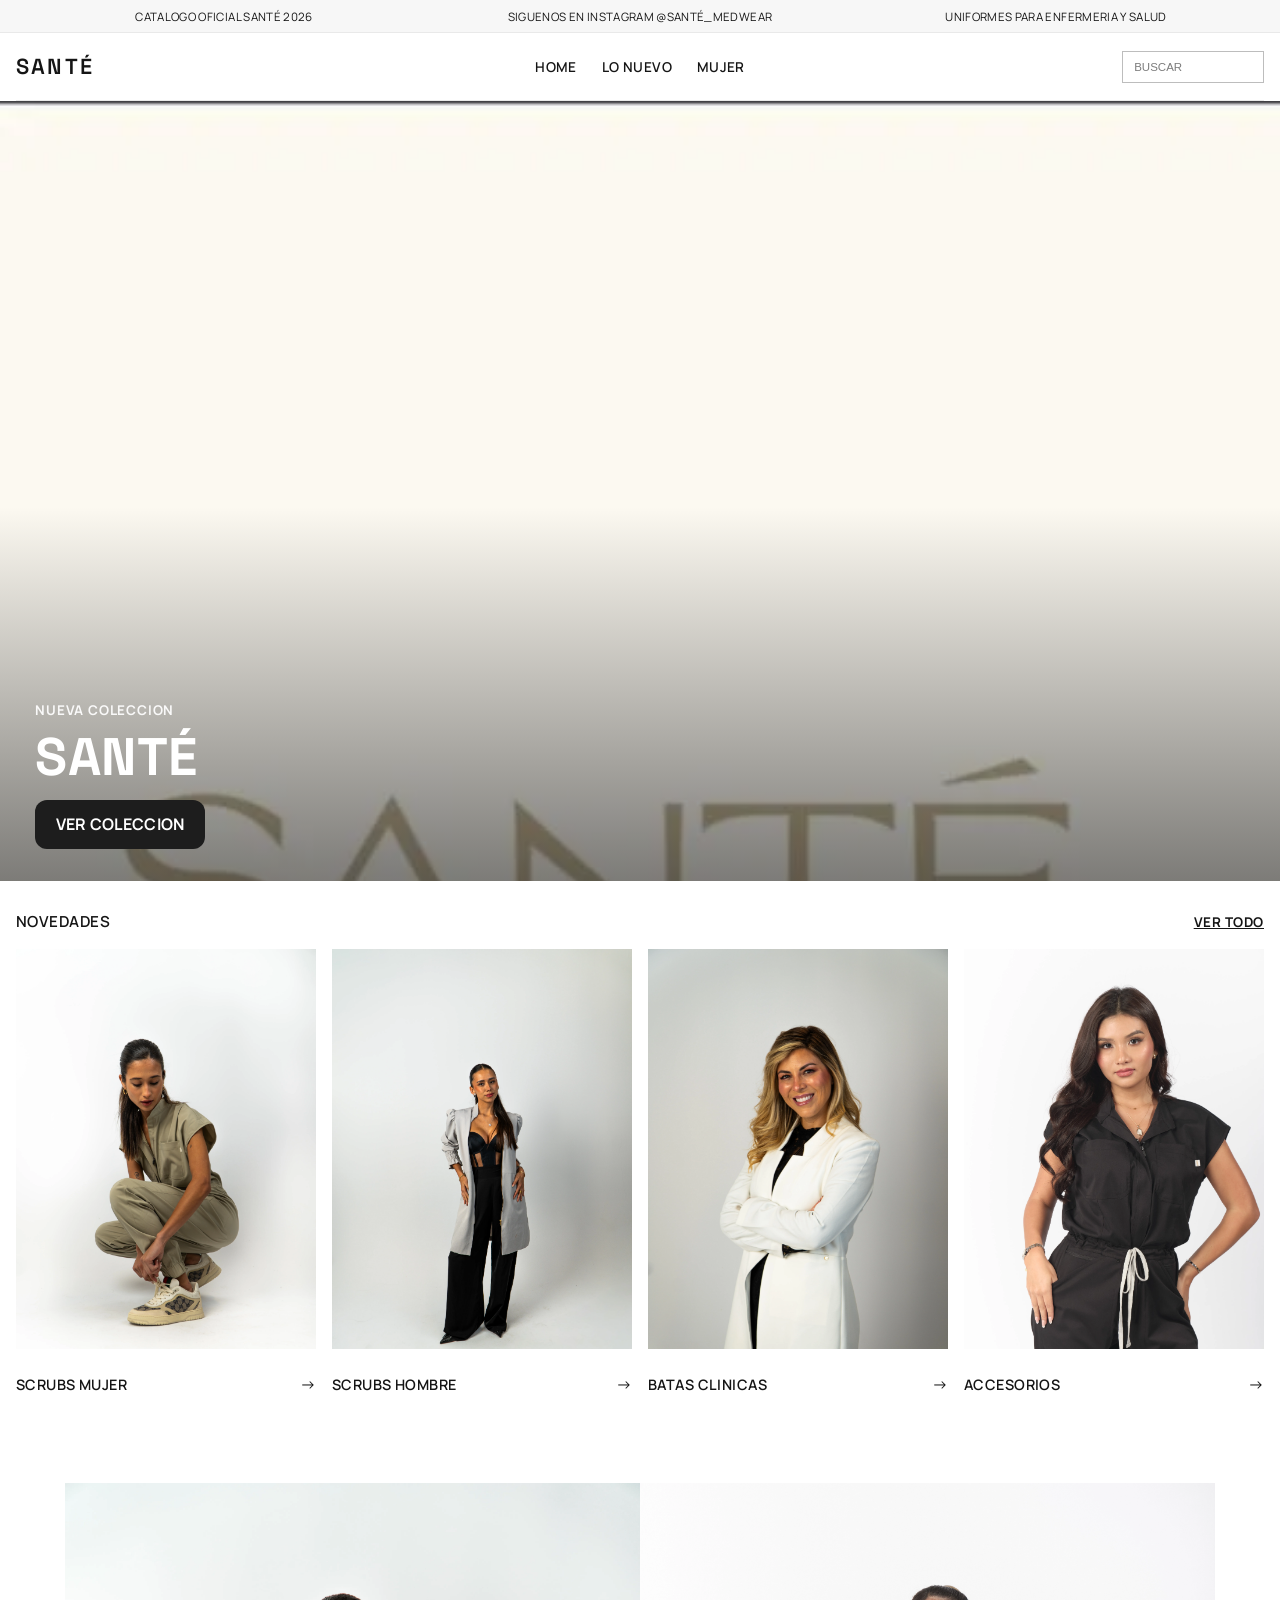
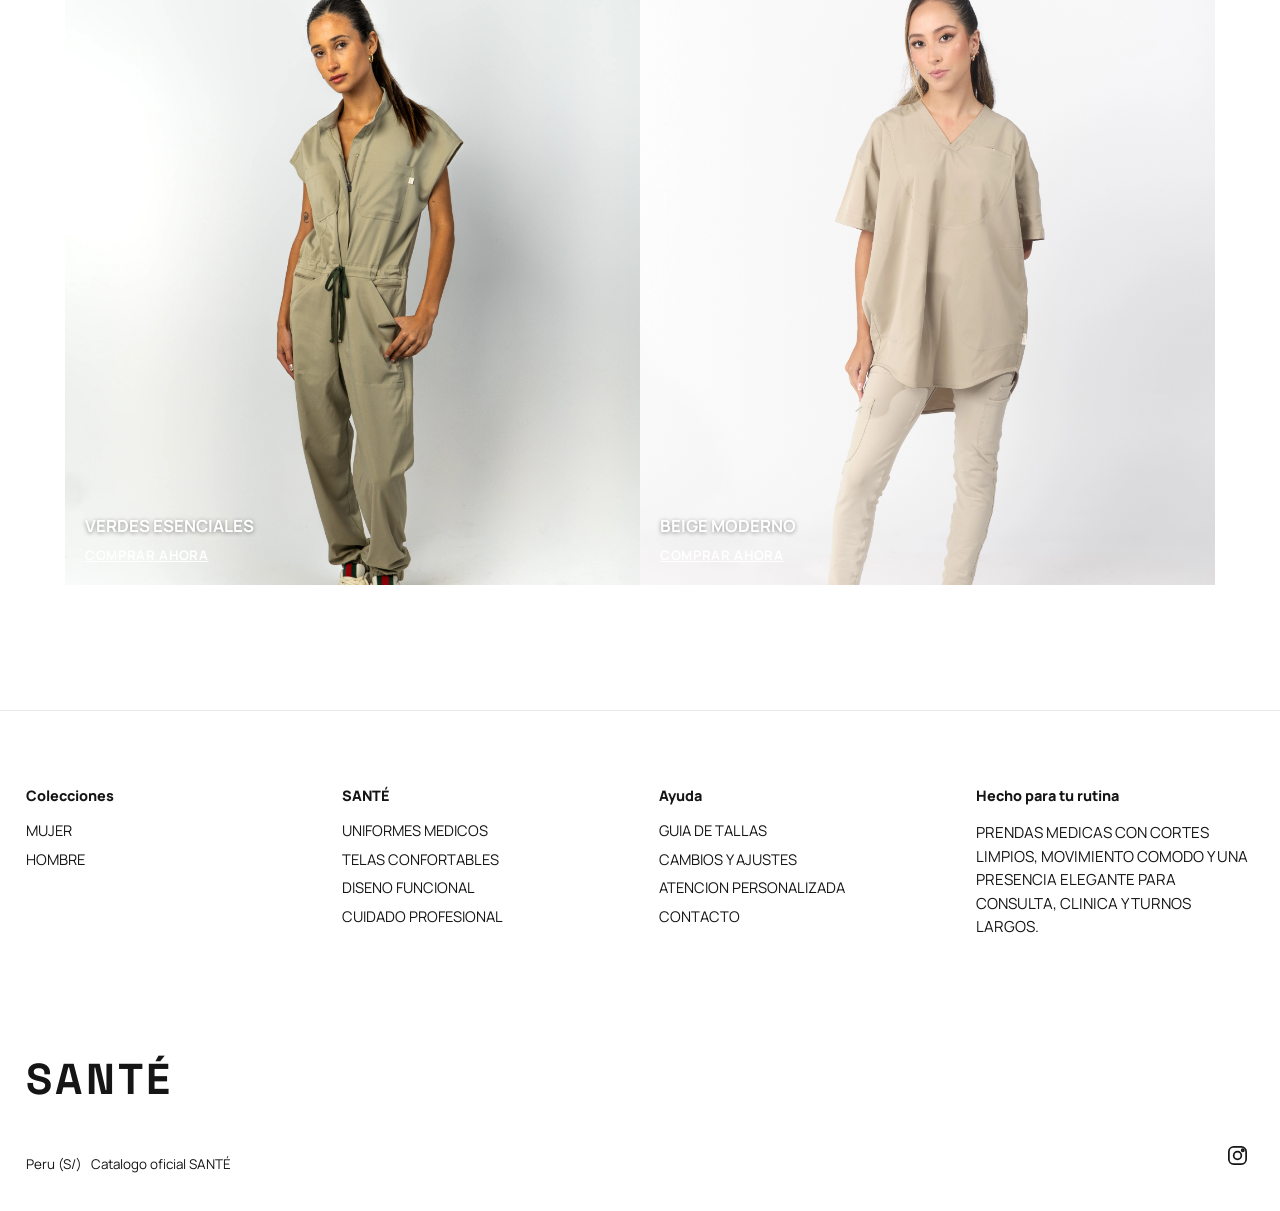
==== index.html @ 148369bd "Add files via upload" ====
<!DOCTYPE html>
<html lang="es">
<head>
    <meta charset="UTF-8">
    <meta http-equiv="X-UA-Compatible" content="IE=edge">
    <meta name="viewport" content="width=device-width, initial-scale=1.0">
    <title>SANTÉ | Uniformes Medicos</title>
    <meta name="description" content="SANTÉ: tienda online de ropa para enfermeros y personal de salud.">
    <link rel="preconnect" href="https://fonts.googleapis.com">
    <link rel="preconnect" href="https://fonts.gstatic.com" crossorigin>
    <link href="https://fonts.googleapis.com/css2?family=Manrope:wght@400;500;600;700&family=Space+Grotesk:wght@500;600;700&display=swap" rel="stylesheet">
    <link rel="stylesheet" href="styles.css">
</head>
<body>
    <div class="top-strip" aria-label="Avisos de tienda">
        <div class="top-strip-inner">
            <span>CATALOGO OFICIAL SANTÉ 2026</span>
            <span>SIGUENOS EN INSTAGRAM @SANTÉ_MEDWEAR</span>
            <span>UNIFORMES PARA ENFERMERIA Y SALUD</span>
        </div>
    </div>

    <header class="header">
        <a href="#inicio" class="brand" aria-label="SANTÉ inicio">SANTÉ</a>

        <nav class="menu" aria-label="Menu principal">
            <a href="#inicio">HOME</a>
            <a href="#destacados">LO NUEVO</a>
            <a href="#coleccion">MUJER</a>
        </nav>

        <div class="header-actions">
            <label class="search-box" for="search-input">
                <input id="search-input" type="text" placeholder="BUSCAR">
            </label>
            <button class="menu-toggle" aria-label="Abrir menu">MENU</button>
        </div>
    </header>

    <main>
        <section class="hero-banner" id="inicio" aria-label="Video principal">
            <video class="hero-video" autoplay muted loop playsinline poster="portada-sante.webp">
                <source src="1.mp4" type="video/mp4">
            </video>
            <div class="hero-overlay"></div>
            <div class="hero-caption reveal-up">
                <p class="label">NUEVA COLECCION</p>
                <h1>SANTÉ </h1>
                <a href="#destacados" class="btn btn-solid">VER COLECCION</a>
            </div>
        </section>

        <section class="hm-showcase" id="coleccion" aria-label="Novedades">
            <div class="hm-showcase-head">
                <h2>Novedades</h2>
                <a href="productos.html">Ver todo</a>
            </div>

            <div class="grid-categories">

                <!-- Scrubs Mujer -->
                <a class="category-card" href="productos.html" style="--delay: 0ms;">
                    <div class="category-photo">
                        <img src="perfil.webp" alt="Scrubs Mujer">
                    </div>
                    <div class="category-content">
                        <h3>Scrubs Mujer</h3>
                        <span aria-hidden="true">&rarr;</span>
                    </div>
                </a>

                <!-- Scrubs Hombre -->
                <a class="category-card" href="productos.html" style="--delay: 70ms;">
                    <div class="category-photo">
                        <img src="perfil2.webp" alt="Scrubs Hombre">
                    </div>
                    <div class="category-content">
                        <h3>Scrubs Hombre</h3>
                        <span aria-hidden="true">&rarr;</span>
                    </div>
                </a>

                <!-- Batas Clinicas -->
                <a class="category-card" href="productos.html" style="--delay: 140ms;">
                    <div class="category-photo">
                        <img src="perfil3.webp" alt="Batas Clinicas">
                    </div>
                    <div class="category-content">
                        <h3>Batas Clinicas</h3>
                        <span aria-hidden="true">&rarr;</span>
                    </div>
                </a>

                <!-- Accesorios -->
                <a class="category-card" href="productos.html" style="--delay: 210ms;">
                    <div class="category-photo">
                        <img src="perfil4.webp" alt="Accesorios">
                    </div>
                    <div class="category-content">
                        <h3>Accesorios</h3>
                        <span aria-hidden="true">&rarr;</span>
                    </div>
                </a>

            </div>
        </section>

        <section class="editorial-duo" aria-label="Colecciones destacadas">
            <a class="editorial-card" href="productos.html">
                <img src="verde.webp" alt="Coleccion verde SANTÉ">
                <div class="editorial-copy">
                    <h2>Verdes esenciales</h2>
                    <span>Comprar ahora</span>
                </div>
            </a>

            <a class="editorial-card" href="productos.html">
                <img src="beige.webp" alt="Coleccion beige SANTÉ">
                <div class="editorial-copy">
                    <h2>Beige moderno</h2>
                    <span>Comprar ahora</span>
                </div>
            </a>
        </section>
    </main>

    <footer class="site-footer" aria-label="Informacion de SANTÉ">
        <div class="site-footer-grid">
            <section class="footer-column">
                <h2>Colecciones</h2>
                <a href="#coleccion">Mujer</a>
                <a href="#coleccion">Hombre</a>
                <a href="#coleccion"></a>
                <a href="#coleccion"></a>
            </section>

            <section class="footer-column">
                <h2>SANTÉ</h2>
                <a href="#inicio">Uniformes medicos</a>
                <a href="#coleccion">Telas confortables</a>
                <a href="#coleccion">Diseno funcional</a>
                <a href="#coleccion">Cuidado profesional</a>
            </section>

            <section class="footer-column">
                <h2>Ayuda</h2>
                <a href="#coleccion">Guia de tallas</a>
                <a href="#coleccion">Cambios y ajustes</a>
                <a href="#coleccion">Atencion personalizada</a>
                <a href="#coleccion">Contacto</a>
            </section>

            <section class="footer-column footer-feature">
                <h2>Hecho para tu rutina</h2>
                <p>Prendas medicas con cortes limpios, movimiento comodo y una presencia elegante para consulta, clinica y turnos largos.</p>
            </section>
        </div>

        <div class="footer-bottom">
            
            <div>
                <a class="footer-brand" href="#inicio" aria-label="SANTÉ inicio">SANTÉ</a>
                <p>Peru (S/) &nbsp; Catalogo oficial SANTÉ</p>
            </div>

            <a class="social-link" href="https://www.instagram.com/sante.medwear/" target="_blank" rel="noopener noreferrer" aria-label="Instagram de SANTÉ Medwear">
                <svg viewBox="0 0 24 24" aria-hidden="true" focusable="false">
                    <rect x="3" y="3" width="18" height="18" rx="5"></rect>
                    <circle cx="12" cy="12" r="4"></circle>
                    <circle cx="17.5" cy="6.5" r="1.2"></circle>
                </svg>
            </a>
        </div>
    </footer>

    <script src="main.js"></script>
</body>
</html>
---- styles.css ----
:root {
    --bg: #ffffff;
    --surface: #ffffff;
    --ink: #151515;
    --muted: #666666;
    --line: #e9e9e9;
    --brand: #1d1d1d;
    --brand-strong: #000000;
    --radius-lg: 18px;
    --radius-md: 12px;
    --shadow-soft: 0 10px 24px rgba(15, 15, 15, 0.08);
}

* {
    box-sizing: border-box;
}

html,
body {
    margin: 0;
    padding: 0;
}

body {
    background: var(--bg);
    color: var(--ink);
    font-family: 'Manrope', sans-serif;
    min-height: 100vh;
    overflow-x: hidden;
}

.header,
.section-wrap,
.footer {
    width: min(1180px, calc(100% - 2rem));
    margin-inline: auto;
}

.top-strip {
    background: #f7f7f7;
    border-bottom: 1px solid var(--line);
    font-size: 0.72rem;
    letter-spacing: 0.03em;
}

.top-strip-inner {
    width: min(1320px, calc(100% - 2rem));
    margin-inline: auto;
    min-height: 32px;
    display: grid;
    align-items: center;
    grid-template-columns: 1fr 1fr 1fr;
    text-transform: uppercase;
}

.top-strip-inner span {
    text-align: center;
    white-space: nowrap;
    overflow: hidden;
    text-overflow: ellipsis;
}

.header {
    width: min(1320px, calc(100% - 2rem));
    display: flex;
    align-items: center;
    justify-content: space-between;
    gap: 1rem;
    min-height: 68px;
    padding: 0.6rem 0;
    position: sticky;
    top: 32px;
    background: rgba(255, 255, 255, 0.95);
    backdrop-filter: blur(8px);
    border-bottom: 1px solid var(--line);
    z-index: 30;
}

.brand {
    font-family: 'Space Grotesk', sans-serif;
    font-weight: 600;
    font-size: clamp(1.15rem, 1.7vw, 1.65rem);
    letter-spacing: 0.1em;
    text-decoration: none;
    color: var(--ink);
    flex: 1 1 0;
}

.menu {
    display: flex;
    align-items: center;
    justify-content: center;
    gap: 1.55rem;
    flex: 1 1 0;
}

.menu a {
    text-decoration: none;
    color: var(--ink);
    font-weight: 600;
    font-size: 0.85rem;
    letter-spacing: 0.03em;
    position: relative;
}

.menu a::after {
    content: '';
    position: absolute;
    left: 0;
    bottom: -0.2rem;
    width: 100%;
    height: 1px;
    transform: scaleX(0);
    transform-origin: right;
    transition: transform 0.22s ease;
    background: var(--ink);
}

.menu a:hover::after {
    transform: scaleX(1);
    transform-origin: left;
}

.menu-toggle {
    display: none;
    border: 1px solid var(--line);
    background: var(--surface);
    padding: 0.52rem 0.88rem;
    border-radius: 8px;
    font-weight: 600;
}

.header-actions {
    flex: 1 1 0;
    display: flex;
    justify-content: flex-end;
    align-items: center;
    gap: 0.55rem;
}

.search-box input {
    width: 142px;
    height: 32px;
    border: 1px solid #bdbdbd;
    background: #fff;
    font-size: 0.72rem;
    padding: 0 0.7rem;
    outline: none;
}

.search-box input::placeholder {
    color: #7c7c7c;
}

main {
    padding-bottom: 3rem;
}

.section-wrap {
    margin-bottom: 4.8rem;
}

.hero-banner {
    position: relative;
    min-height: 72vh;
    max-height: 780px;
    overflow: hidden;
    margin-bottom: 2rem;
}

.hero-video {
    width: 100%;
    height: 100%;
    min-height: 72vh;
    object-fit: cover;
    display: block;
}

.hero-overlay {
    position: absolute;
    inset: 0;
    background: linear-gradient(180deg, rgba(20, 20, 20, 0) 52%, rgba(20, 20, 20, 0.55) 100%);
}

.hero-caption {
    position: absolute;
    left: clamp(1rem, 4vw, 2.2rem);
    bottom: clamp(1rem, 3.2vw, 2rem);
    z-index: 2;
    color: #fff;
}

.label {
    font-size: 0.84rem;
    letter-spacing: 0.06em;
    font-weight: 700;
    color: rgba(255, 255, 255, 0.92);
    margin: 0 0 0.55rem;
}

h1,
h2,
h3 {
    margin: 0;
    font-family: 'Space Grotesk', sans-serif;
    line-height: 1.08;
}

h1 {
    font-size: clamp(2rem, 4.8vw, 3.3rem);
    max-width: 14ch;
    letter-spacing: 0.01em;
    margin-bottom: 0.9rem;
}

.btn {
    display: inline-flex;
    align-items: center;
    justify-content: center;
    text-decoration: none;
    border-radius: 12px;
    font-weight: 700;
    letter-spacing: 0.01em;
    padding: 0.86rem 1.3rem;
    transition: transform 0.22s ease, box-shadow 0.22s ease, background-color 0.22s ease;
}

.btn:hover {
    transform: translateY(-2px);
}

.btn-solid {
    background: var(--brand);
    color: #fff;
    box-shadow: none;
}

.btn-solid:hover {
    background: var(--brand-strong);
}

.btn-outline {
    border: 1px solid #cbcbc5;
    background: #fff;
    color: var(--ink);
}

.placeholder-card {
    border-radius: var(--radius-md);
    border: 1px dashed rgba(20, 20, 20, 0.22);
    background:
        linear-gradient(145deg, #f8f9f6, #f0f1eb),
        repeating-linear-gradient(
            -45deg,
            rgba(20, 20, 20, 0.03),
            rgba(20, 20, 20, 0.03) 8px,
            transparent 8px,
            transparent 16px
        );
    min-height: 140px;
    display: grid;
    place-items: center;
    text-align: center;
    color: #74746d;
    font-weight: 600;
    padding: 1rem;
}

.placeholder-card.large {
    min-height: 560px;
}

.hero-cover {
    width: 100%;
    min-height: 560px;
    height: 100%;
    object-fit: cover;
    border-radius: var(--radius-lg);
    border: 1px solid rgba(20, 20, 20, 0.08);
    box-shadow: var(--shadow-soft);
    display: block;
}

.hero-media {
    position: relative;
}

.hero-media::after {
    content: '';
    position: absolute;
    inset: auto 6% -18px;
    height: 26px;
    border-radius: 999px;
    background: rgba(20, 20, 20, 0.1);
    filter: blur(16px);
    z-index: -1;
}

.section-head {
    margin-bottom: 1.65rem;
    margin-top: 2rem;
}

.section-head h2 {
    font-size: clamp(1.55rem, 3.4vw, 2.55rem);
    letter-spacing: -0.01em;
}

.hm-showcase {
    width: min(1320px, calc(100% - 2rem));
    margin: 0 auto 4.8rem;
}

.hm-showcase-head {
    display: flex;
    align-items: center;
    justify-content: space-between;
    gap: 1rem;
    margin-bottom: 1.1rem;
    text-transform: uppercase;
}

.hm-showcase-head h2 {
    font-family: 'Manrope', sans-serif;
    font-size: 0.95rem;
    font-weight: 600;
    letter-spacing: 0.03em;
}

.hm-showcase-head a {
    color: var(--ink);
    font-size: 0.84rem;
    font-weight: 700;
    letter-spacing: 0.04em;
}

.grid-categories {
    display: grid;
    grid-template-columns: repeat(4, minmax(0, 1fr));
    gap: 1rem;
}

.category-card {
    overflow: hidden;
    background: var(--surface);
    color: var(--ink);
    display: block;
    text-decoration: none;
    transition: transform 0.24s ease, box-shadow 0.24s ease;
}

.category-card:hover {
    transform: translateY(-3px);
}

.category-photo {
    aspect-ratio: 3 / 4;
    background: #f5f5f5;
    overflow: hidden;
}

.category-photo img {
    width: 100%;
    height: 100%;
    object-fit: cover;
    object-position: center top;
    display: block;
}

.category-content {
    min-height: 58px;
    display: flex;
    align-items: center;
    justify-content: space-between;
    gap: 1rem;
    padding-top: 0.85rem;
    text-transform: uppercase;
}

.category-card h3 {
    font-family: 'Manrope', sans-serif;
    font-size: 0.9rem;
    font-weight: 600;
    letter-spacing: 0.03em;
}

.category-card p {
    color: var(--muted);
    line-height: 1.62;
    font-size: 0.94rem;
}

.products-grid {
    display: grid;
    grid-template-columns: repeat(3, minmax(0, 1fr));
    gap: 1.15rem;
}

.product-card {
    background: var(--surface);
    border: 1px solid var(--line);
    border-radius: var(--radius-md);
    overflow: hidden;
    transition: transform 0.24s ease, box-shadow 0.24s ease;
}

.product-card:hover {
    transform: translateY(-4px);
    box-shadow: var(--shadow-soft);
}

.product-image {
    border-radius: 0;
    border: 0;
    min-height: 260px;
}

.product-meta {
    padding: 1.1rem;
}

.product-type {
    margin: 0;
    letter-spacing: 0.11em;
    font-size: 0.68rem;
    font-weight: 700;
    color: var(--muted);
}

.product-meta h3 {
    margin-top: 0.62rem;
    font-size: 1.08rem;
}

.product-note {
    margin: 0.9rem 0 0;
    font-size: 0.84rem;
    color: #777;
    letter-spacing: 0.03em;
    text-transform: uppercase;
}

.product-row {
    margin-top: 1.15rem;
    display: flex;
    align-items: center;
    justify-content: space-between;
    gap: 0.75rem;
}

.product-row strong {
    font-size: 1.02rem;
    font-family: 'Space Grotesk', sans-serif;
}

.product-row button {
    border: 1px solid #d8d8d2;
    border-radius: 10px;
    background: #fff;
    color: var(--ink);
    font-weight: 700;
    padding: 0.58rem 0.95rem;
    cursor: pointer;
    transition: background-color 0.2s ease, color 0.2s ease;
}

.product-row button:hover {
    background: var(--ink);
    color: #fff;
}

.lookbook {
    display: grid;
    grid-template-columns: 0.95fr 1.05fr;
    gap: 1.15rem;
    align-items: start;
}

.lookbook-text p {
    color: var(--muted);
    line-height: 1.72;
    max-width: 54ch;
}

.lookbook-gallery {
    display: grid;
    grid-template-columns: repeat(3, minmax(0, 1fr));
    gap: 0.9rem;
}

.lookbook-gallery .placeholder-card {
    min-height: 340px;
}

.cta-box {
    border-radius: var(--radius-lg);
    padding: clamp(1.5rem, 4vw, 3rem);
    border: 1px solid #d6ddd7;
    background:
        linear-gradient(120deg, rgba(41, 79, 74, 0.13) 0%, rgba(41, 79, 74, 0.03) 40%, #ffffff 100%),
        #ffffff;
    color: var(--ink);
}

.cta-box h2 {
    font-size: clamp(1.5rem, 4vw, 2.6rem);
}

.cta-box p {
    color: var(--muted);
    margin-bottom: 1.4rem;
}

.cta-box .btn-solid {
    background: var(--ink);
    box-shadow: none;
}

.cta-box .btn-solid:hover {
    background: #000;
}

.reveal-up {
    opacity: 0;
    transform: translateY(22px);
    transition: opacity 0.55s ease, transform 0.55s ease;
    transition-delay: var(--delay, 0ms);
}

.reveal-up.visible {
    opacity: 1;
    transform: translateY(0);
}

.delay-1 {
    --delay: 120ms;
}

.delay-2 {
    --delay: 220ms;
}

.editorial-duo {
    width: min(1150px, calc(100% - 2rem));
    display: grid;
    grid-template-columns: repeat(2, minmax(0, 1fr));
    gap: 0;
    margin: 0 auto 4.8rem;
}

.editorial-card {
    position: relative;
    min-width: 0;
    overflow: hidden;
    background: #f6f6f6;
    color: #fff;
    display: block;
    text-decoration: none;
}

.editorial-card img {
    width: 100%;
    height: min(78vh, 760px);
    min-height: 540px;
    object-fit: cover;
    object-position: center top;
    display: block;
}

.editorial-copy {
    position: absolute;
    left: 1.25rem;
    bottom: 1.25rem;
    color: #fff;
}

.editorial-copy h2 {
    font-family: 'Manrope', sans-serif;
    font-size: 1.05rem;
    margin-bottom: 0.5rem;
    text-shadow: 0 1px 4px rgba(0, 0, 0, 0.42);
    text-transform: uppercase;
}

.editorial-copy a,
.editorial-copy span {
    color: #fff;
    display: inline-block;
    font-size: 0.82rem;
    font-weight: 700;
    letter-spacing: 0.05em;
    text-decoration: underline;
    text-transform: uppercase;
}

.site-footer {
    padding: 4.8rem 1.6rem 2.4rem;
    border-top: 1px solid var(--line);
    background: #fff;
    color: var(--ink);
}

.site-footer-grid {
    display: grid;
    grid-template-columns: 1fr 1fr 1fr minmax(260px, 1.1fr);
    gap: clamp(2rem, 5vw, 5.5rem);
    width: min(1320px, 100%);
    margin: 0 auto;
}

.footer-column {
    display: flex;
    flex-direction: column;
    align-items: flex-start;
    gap: 0.55rem;
}

.footer-column h2 {
    font-family: 'Manrope', sans-serif;
    font-size: 0.9rem;
    font-weight: 800;
    margin-bottom: 0.55rem;
}

.footer-column a {
    color: var(--ink);
    font-size: 0.92rem;
    line-height: 1.35;
    text-decoration: none;
    text-transform: uppercase;
}

.footer-column a:hover {
    text-decoration: underline;
}

.footer-feature p {
    max-width: 34ch;
    margin: 0;
    font-size: 0.95rem;
    line-height: 1.55;
    text-transform: uppercase;
}

.footer-bottom {
    width: min(1320px, 100%);
    margin: 7rem auto 0;
    display: flex;
    align-items: flex-end;
    justify-content: space-between;
    gap: 1.5rem;
}

.footer-brand {
    display: inline-block;
    margin-bottom: 3rem;
    color: var(--ink);
    font-family: 'Space Grotesk', sans-serif;
    font-size: clamp(1.8rem, 4vw, 2.7rem);
    font-weight: 700;
    letter-spacing: 0.08em;
    text-decoration: none;
}

.footer-bottom p {
    margin: 0;
    font-size: 0.84rem;
}

.social-link {
    width: 34px;
    height: 34px;
    display: inline-grid;
    place-items: center;
    color: var(--ink);
    text-decoration: none;
}

.social-link svg {
    width: 23px;
    height: 23px;
    fill: none;
    stroke: currentColor;
    stroke-width: 1.8;
    stroke-linecap: round;
    stroke-linejoin: round;
}

.social-link:hover {
    color: #666;
}

@media (max-width: 1024px) {
    .top-strip-inner {
        grid-template-columns: 1fr;
        gap: 0.1rem;
        min-height: 56px;
        padding: 0.2rem 0;
    }

    .top-strip-inner span:nth-child(2),
    .top-strip-inner span:nth-child(3) {
        display: none;
    }

    .header {
        top: 56px;
        flex-wrap: wrap;
        align-items: center;
        row-gap: 0.7rem;
        padding-top: 0.75rem;
        padding-bottom: 0.75rem;
    }

    .brand {
        flex: initial;
    }

    .menu {
        order: 3;
        justify-content: flex-start;
        width: 100%;
        padding-top: 0.35rem;
        border-top: 1px solid var(--line);
    }

    .header-actions {
        flex: initial;
    }

    .grid-categories {
        grid-template-columns: repeat(2, minmax(0, 1fr));
    }

    .editorial-duo {
        width: min(900px, calc(100% - 2rem));
    }

    .editorial-card img {
        height: 64vh;
        min-height: 460px;
    }

    .site-footer-grid {
        grid-template-columns: repeat(2, minmax(0, 1fr));
    }

    .footer-bottom {
        margin-top: 5rem;
    }

    .products-grid {
        grid-template-columns: repeat(2, minmax(0, 1fr));
    }

    .lookbook {
        grid-template-columns: 1fr;
    }

    .hero-banner,
    .hero-video {
        min-height: 62vh;
    }
}

@media (max-width: 760px) {
    .header {
        top: 56px;
        gap: 0.65rem;
    }

    .menu-toggle {
        display: inline-flex;
    }

    .menu {
        display: none;
        flex-direction: column;
        align-items: flex-start;
        width: 100%;
        background: var(--surface);
        border: 1px solid var(--line);
        border-radius: 10px;
        padding: 0.8rem;
        box-shadow: var(--shadow-soft);
        order: 4;
    }

    .menu.open {
        display: flex;
    }

    .search-box {
        display: none;
    }

    .placeholder-card.large {
        min-height: 320px;
    }

    .hero-banner,
    .hero-video {
        min-height: 56vh;
    }

    h1 {
        font-size: clamp(1.75rem, 8vw, 2.2rem);
        margin-bottom: 0.75rem;
    }

    .hero-caption {
        left: 1rem;
        bottom: 1rem;
    }

    .grid-categories,
    .products-grid,
    .lookbook-gallery {
        grid-template-columns: 1fr;
    }

    .lookbook-gallery .placeholder-card {
        min-height: 190px;
    }

    .editorial-duo {
        grid-template-columns: 1fr;
        width: 100%;
    }

.editorial-card {
    position: relative;
    border-radius: var(--radius-md);
    overflow: hidden;
}

.editorial-card img {
    width: 100%;
    height: 380px; /* cambia este valor para hacerlas más chicas o grandes */
    object-fit: cover;
    display: block;
}

.editorial-copy {
    position: absolute;
    bottom: 1.2rem;
    left: 1.2rem;
    color: #fff;
}

.editorial-copy h2 {
    font-size: 1.4rem;
    margin-bottom: 0.5rem;
    text-shadow: 0 1px 4px rgba(0,0,0,0.4);
}

.editorial-copy a,
.editorial-copy span {
    color: #fff;
    font-weight: 700;
    font-size: 0.85rem;
    letter-spacing: 0.05em;
    text-decoration: underline;
}

.editorial-card img {
    height: 72vh;
    min-height: 420px;
    object-position: center top;
}

    .site-footer {
        padding: 3.5rem 1rem 2rem;
    }

    .site-footer-grid {
        grid-template-columns: 1fr;
        gap: 2rem;
    }

    .footer-bottom {
        align-items: flex-start;
        flex-direction: column;
        margin-top: 4rem;
    }

    .footer-brand {
        margin-bottom: 2rem;
    }
    .catalogo{
    padding: 120px 5%;
}

.catalogo h1{
    text-align:center;
    margin-bottom:40px;
}

.grid-categories{
    display:grid;
    grid-template-columns:repeat(auto-fit,minmax(220px,1fr));
    gap:20px;
}

.category-card{
    transition:0.3s ease;
}

.category-card:hover{
    transform:translateY(-5px);
}

.category-card img{
    width:100%;
    height:300px;
    object-fit:cover;
    border-radius:8px;
}

.category-card h3{
    margin-top:12px;
    text-align:center;
    font-size:16px;
    font-weight:600;
}

.product-slider{
    display:flex;
    gap:16px;
    overflow-x:auto;
    padding-bottom:10px;
    scroll-behavior:smooth;
}

.product-slider::-webkit-scrollbar{
    height:4px;
}

.product-slider::-webkit-scrollbar-thumb{
    background:#ccc;
    border-radius:10px;
}

.product-card{
    min-width:170px;
    max-width:170px;
    flex-shrink:0;
    transition:0.3s ease;
}

.product-card:hover{
    transform:translateY(-5px);
}

.product-card img{
    width:100%;
    height:240px;
    object-fit:cover;
    border-radius:8px;
}

.product-card h3{
    margin:10px 0 4px;
    font-size:14px;
    font-weight:600;
    text-align:center;
}

.product-card p{
    margin:0;
    font-size:13px;
    color:#666;
    text-align:center;
}

}

.products-page {
    background: #fff;
}

.products-page .header {
    position: sticky;
    top: 32px;
}

.plp-shell {
    width: min(1320px, calc(100% - 2rem));
    margin: 0 auto;
    padding: 1.2rem 0 4rem;
}

.plp-hero {
    min-height: 168px;
    display: flex;
    align-items: flex-end;
    justify-content: space-between;
    gap: 1rem;
    padding: 2.2rem 0 1.2rem;
    border-bottom: 1px solid var(--line);
}

.plp-hero p {
    margin: 0 0 0.45rem;
    font-size: 0.78rem;
    font-weight: 700;
    letter-spacing: 0.08em;
    text-transform: uppercase;
    color: var(--muted);
}

.plp-hero h1 {
    max-width: none;
    margin: 0;
    font-family: 'Manrope', sans-serif;
    font-size: clamp(1.7rem, 3vw, 2.55rem);
    font-weight: 800;
    letter-spacing: 0;
    text-transform: uppercase;
}

.plp-hero span {
    flex: 0 0 auto;
    color: var(--muted);
    font-size: 0.86rem;
    text-transform: uppercase;
}

.plp-layout {
    display: grid;
    grid-template-columns: 190px minmax(0, 1fr);
    gap: 1.5rem;
    align-items: start;
    padding-top: 1rem;
}

.plp-filters {
    position: sticky;
    top: 116px;
    padding-right: 0.8rem;
}

.filter-block {
    border-bottom: 1px solid var(--line);
    padding: 1rem 0;
}

.filter-block button,
.plp-toolbar button {
    width: 100%;
    border: 0;
    background: transparent;
    color: var(--ink);
    cursor: pointer;
    font: inherit;
    font-size: 0.82rem;
    font-weight: 800;
    letter-spacing: 0.04em;
    text-align: left;
    text-transform: uppercase;
    padding: 0;
}

.filter-block a {
    display: block;
    color: var(--ink);
    font-size: 0.86rem;
    line-height: 1.55;
    text-decoration: none;
    margin-top: 0.56rem;
}

.filter-block a:hover {
    text-decoration: underline;
}

.plp-toolbar {
    min-height: 44px;
    display: flex;
    justify-content: space-between;
    align-items: center;
    gap: 1rem;
    margin-bottom: 1rem;
    color: var(--muted);
    font-size: 0.82rem;
    text-transform: uppercase;
}

.plp-toolbar button {
    display: none;
}

.plp-grid {
    display: grid;
    grid-template-columns: repeat(5, minmax(0, 1fr));
    gap: 1.2rem 0.85rem;
}

.plp-card {
    min-width: 0;
    background: #fff;
}

.product-carousel {
    position: relative;
    aspect-ratio: 3 / 4;
    overflow: hidden;
    background: #f4f4f4;
    cursor: zoom-in;
}

.carousel-track,
.carousel-track img {
    width: 100%;
    height: 100%;
}

.carousel-track img {
    position: absolute;
    inset: 0;
    display: block;
    object-fit: cover;
    object-position: center top;
    opacity: 0;
    pointer-events: none;
    transform: scale(1.01);
    transition: opacity 0.22s ease, transform 0.22s ease;
}

.carousel-track img.is-active {
    opacity: 1;
    pointer-events: auto;
    transform: scale(1);
}

.carousel-btn {
    position: absolute;
    top: 50%;
    z-index: 2;
    width: 28px;
    height: 28px;
    display: grid;
    place-items: center;
    border: 1px solid rgba(0, 0, 0, 0.14);
    border-radius: 50%;
    background: rgba(255, 255, 255, 0.86);
    color: #111;
    cursor: pointer;
    font-size: 1.25rem;
    line-height: 1;
    opacity: 0;
    transform: translateY(-50%);
    transition: opacity 0.2s ease, background-color 0.2s ease;
}

.carousel-prev {
    left: 0.55rem;
}

.carousel-next {
    right: 0.55rem;
}

.plp-card:hover .carousel-btn,
.product-carousel:focus-within .carousel-btn {
    opacity: 1;
}

.carousel-btn:hover {
    background: #fff;
}

.carousel-dots {
    position: absolute;
    left: 0.7rem;
    right: 0.7rem;
    bottom: 0.7rem;
    z-index: 2;
    display: flex;
    justify-content: center;
    gap: 0.32rem;
}

.carousel-dots span {
    width: 5px;
    height: 5px;
    border-radius: 50%;
    background: rgba(0, 0, 0, 0.25);
}

.carousel-dots span.is-active {
    background: #111;
}

.plp-card-info {
    min-height: 104px;
    display: grid;
    gap: 0.16rem;
    padding-top: 0.58rem;
}

.plp-card-info p,
.plp-card-info span {
    margin: 0;
    color: var(--muted);
    font-size: 0.82rem;
}

.plp-card-info h2 {
    margin: 0;
    font-family: 'Manrope', sans-serif;
    font-size: 0.86rem;
    font-weight: 700;
    line-height: 1.24;
}

.plp-card-info strong {
    margin-top: 0.22rem;
    font-size: 0.88rem;
}

.gallery-modal {
    position: fixed;
    inset: 0;
    z-index: 100;
    display: none;
    place-items: center;
    padding: 1.2rem;
}

.gallery-modal.is-open {
    display: grid;
}

.gallery-backdrop {
    position: absolute;
    inset: 0;
    background: rgba(0, 0, 0, 0.62);
}

.gallery-dialog {
    position: relative;
    z-index: 1;
    width: min(760px, 100%);
    max-height: calc(100vh - 2.4rem);
    display: grid;
    grid-template-columns: 52px minmax(0, 1fr) 52px;
    grid-template-rows: minmax(0, 1fr) auto auto;
    align-items: center;
    background: #fff;
    box-shadow: 0 24px 70px rgba(0, 0, 0, 0.28);
}

.gallery-image {
    grid-column: 2;
    width: 100%;
    max-height: min(74vh, 740px);
    display: block;
    object-fit: contain;
    background: #f4f4f4;
}

.gallery-close,
.gallery-nav {
    border: 0;
    background: transparent;
    color: #111;
    cursor: pointer;
    font: inherit;
}

.gallery-close {
    position: absolute;
    top: 0.55rem;
    right: 0.65rem;
    z-index: 3;
    width: 36px;
    height: 36px;
    font-size: 1.8rem;
    line-height: 1;
}

.gallery-nav {
    width: 44px;
    height: 44px;
    display: grid;
    place-items: center;
    border: 1px solid #d8d8d8;
    border-radius: 50%;
    font-size: 2rem;
    line-height: 1;
    margin-inline: auto;
}

.gallery-prev {
    grid-column: 1;
}

.gallery-next {
    grid-column: 3;
}

.gallery-info {
    grid-column: 1 / -1;
    display: flex;
    align-items: center;
    justify-content: space-between;
    gap: 1rem;
    padding: 0.85rem 1rem 0.2rem;
}

.gallery-info h2 {
    font-family: 'Manrope', sans-serif;
    font-size: 0.95rem;
    line-height: 1.25;
}

.gallery-info span {
    color: var(--muted);
    font-size: 0.84rem;
}

.gallery-dots {
    grid-column: 1 / -1;
    display: flex;
    justify-content: center;
    gap: 0.42rem;
    padding: 0.75rem 1rem 1rem;
}

.gallery-dots button {
    width: 7px;
    height: 7px;
    border: 0;
    border-radius: 50%;
    background: #c9c9c9;
    cursor: pointer;
    padding: 0;
}

.gallery-dots button.is-active {
    background: #111;
}

body.modal-open {
    overflow: hidden;
}

@media (max-width: 1180px) {
    .plp-grid {
        grid-template-columns: repeat(4, minmax(0, 1fr));
    }
}

@media (max-width: 900px) {
    .plp-layout {
        grid-template-columns: 1fr;
    }

    .plp-filters {
        display: none;
    }

    .plp-toolbar button {
        display: block;
        width: auto;
    }

    .plp-grid {
        grid-template-columns: repeat(3, minmax(0, 1fr));
    }

    .carousel-btn {
        opacity: 1;
    }
}

@media (max-width: 720px) {
    .plp-grid {
        grid-template-columns: repeat(2, minmax(0, 1fr));
    }

    .gallery-dialog {
        grid-template-columns: 42px minmax(0, 1fr) 42px;
        width: min(520px, 100%);
    }

    .gallery-image {
        max-height: 68vh;
    }

    .gallery-nav {
        width: 34px;
        height: 34px;
        font-size: 1.55rem;
    }
}

@media (max-width: 560px) {
    .plp-shell {
        width: min(100% - 1rem, 1320px);
        padding-top: 0.4rem;
    }

    .plp-hero {
        min-height: 130px;
        align-items: flex-start;
        flex-direction: column;
        justify-content: flex-end;
    }

    .plp-toolbar {
        align-items: flex-start;
        flex-direction: column;
        gap: 0.35rem;
    }

    .plp-grid {
        gap: 1.2rem 0.65rem;
    }

    .plp-card-info {
        min-height: 106px;
    }

    .carousel-btn {
        width: 30px;
        height: 30px;
    }
}

/* Ajuste final de catalogo: grilla tipo H&M con fotos mas contenidas. */
.products-page .plp-shell {
    width: min(1180px, calc(100% - 2rem));
    padding: 0 0 4rem;
}

.products-page .plp-hero {
    min-height: 96px;
    padding: 1.15rem 0 0.8rem;
}

.products-page .plp-layout {
    display: block;
    padding-top: 0;
}

.products-page .plp-filters {
    display: none;
}

.products-page .plp-toolbar {
    min-height: 38px;
    margin-bottom: 0.8rem;
}

.products-page .plp-grid {
    display: grid;
    grid-template-columns: repeat(auto-fill, minmax(155px, 1fr));
    gap: 1.35rem 0.85rem;
}

.products-page .plp-card {
    min-width: 0;
    max-width: 210px;
}

.products-page .product-carousel {
    width: 100%;
    height: 235px;
    aspect-ratio: auto;
}

.products-page .carousel-track img {
    object-fit: cover;
    object-position: center top;
}

.products-page .plp-card-info {
    min-height: 86px;
    padding: 0.55rem 0 0;
}

@media (max-width: 1024px) {
    .products-page .plp-grid {
        grid-template-columns: repeat(auto-fill, minmax(150px, 1fr));
    }

    .products-page .product-carousel {
        height: 220px;
    }
}

@media (max-width: 720px) {
    .products-page .plp-grid {
        grid-template-columns: repeat(2, minmax(0, 1fr));
        gap: 1.15rem 0.7rem;
    }

    .products-page .product-carousel {
        height: 210px;
    }

    .products-page .plp-card-info {
        padding-inline: 0;
    }
}
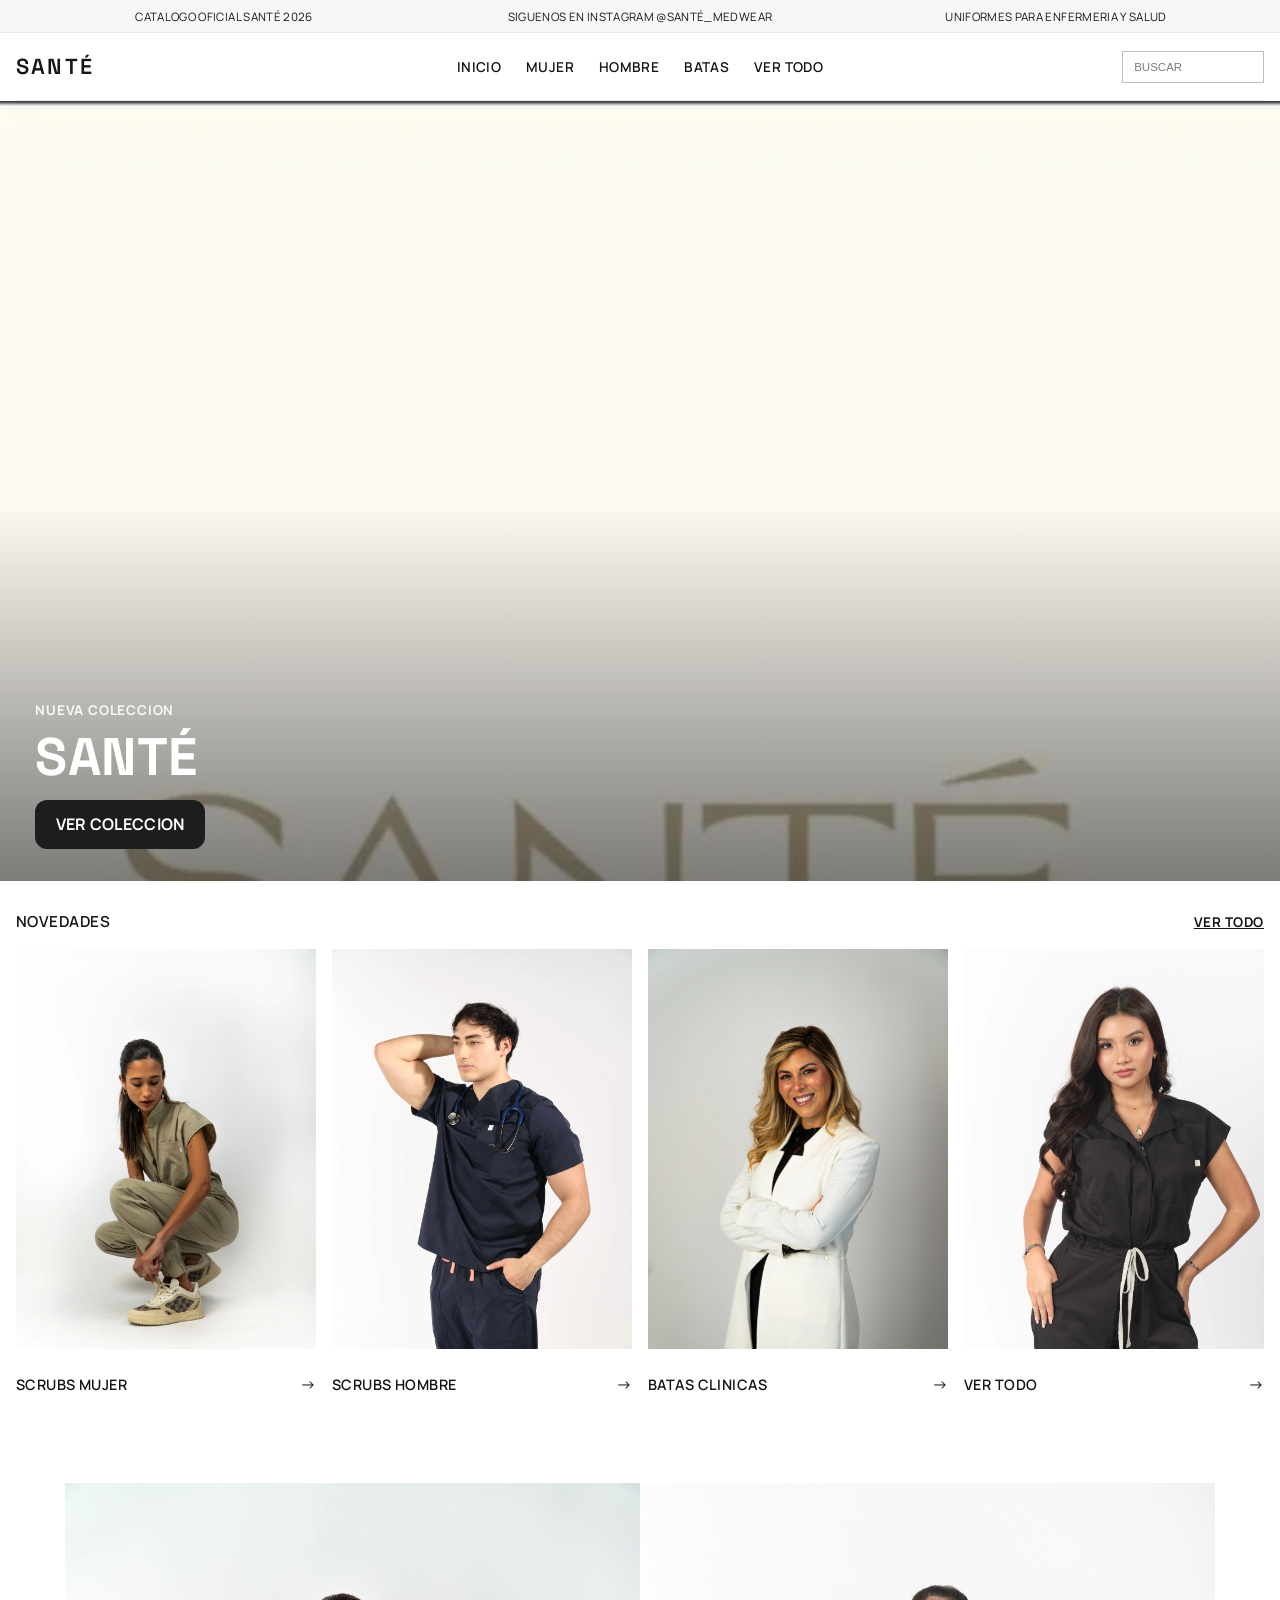
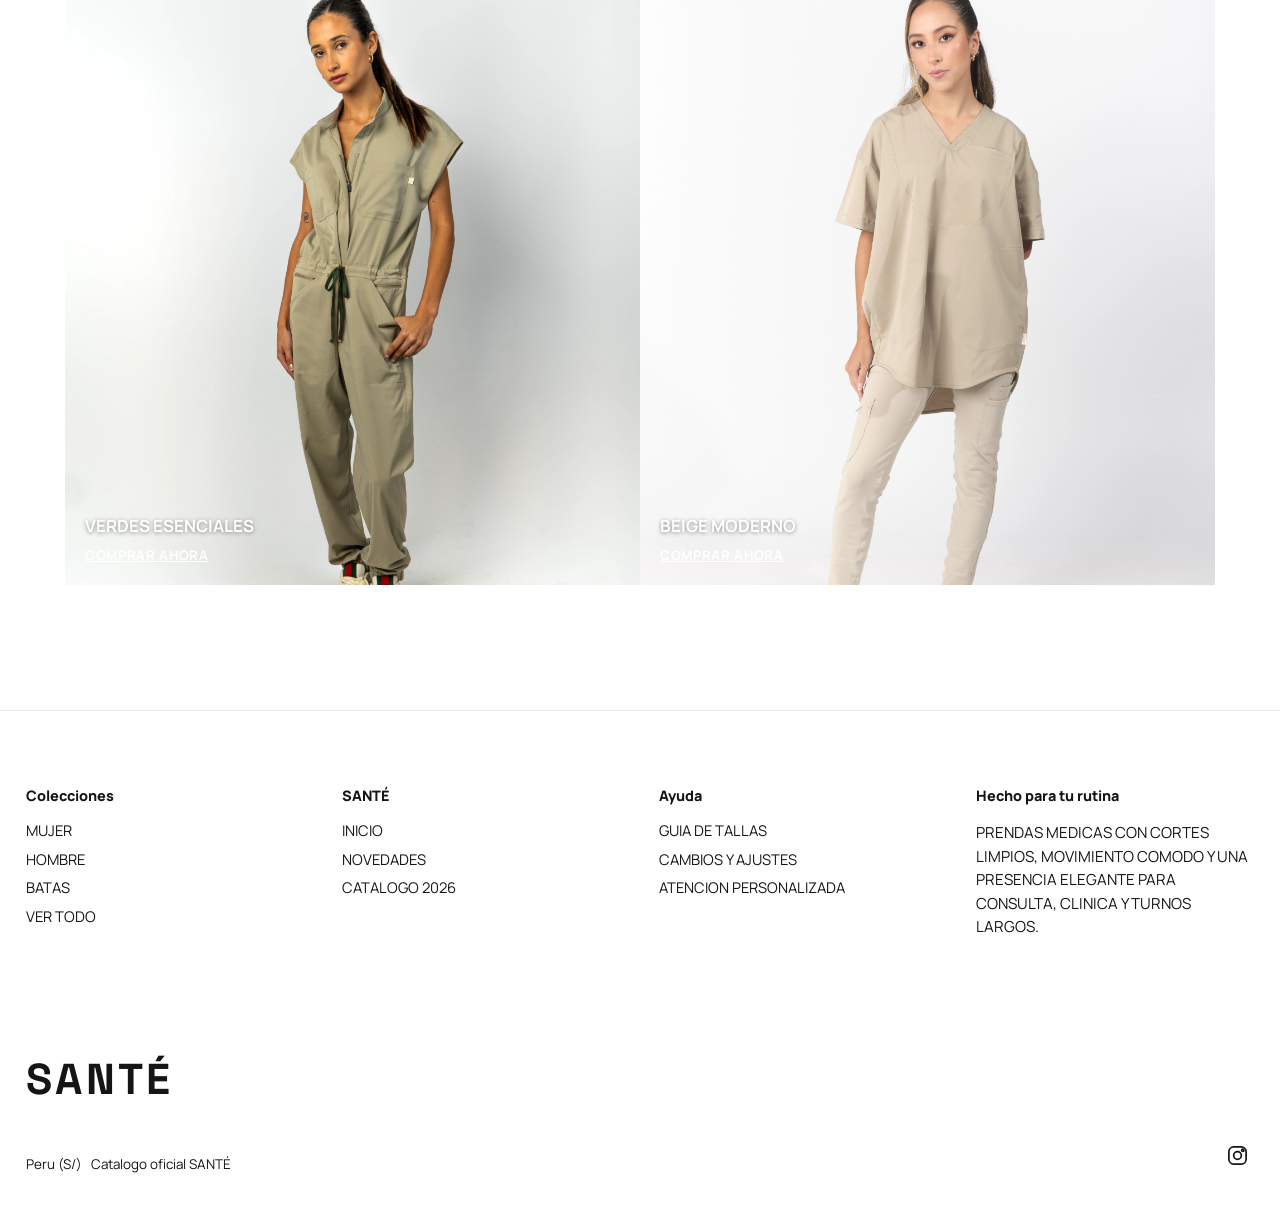
==== commit ebbb4119: "Catalogo con fotos nitidas y filtro por Mujer, Hombre y Batas - Fotos de 360x540 reemplazadas por lo" ====
--- a/index.html
+++ b/index.html
@@ -1,178 +1,178 @@
-<!DOCTYPE html>
-<html lang="es">
-<head>
-    <meta charset="UTF-8">
-    <meta http-equiv="X-UA-Compatible" content="IE=edge">
-    <meta name="viewport" content="width=device-width, initial-scale=1.0">
-    <title>SANTÉ | Uniformes Medicos</title>
-    <meta name="description" content="SANTÉ: tienda online de ropa para enfermeros y personal de salud.">
-    <link rel="preconnect" href="https://fonts.googleapis.com">
-    <link rel="preconnect" href="https://fonts.gstatic.com" crossorigin>
-    <link href="https://fonts.googleapis.com/css2?family=Manrope:wght@400;500;600;700&family=Space+Grotesk:wght@500;600;700&display=swap" rel="stylesheet">
-    <link rel="stylesheet" href="styles.css">
-</head>
-<body>
-    <div class="top-strip" aria-label="Avisos de tienda">
-        <div class="top-strip-inner">
-            <span>CATALOGO OFICIAL SANTÉ 2026</span>
-            <span>SIGUENOS EN INSTAGRAM @SANTÉ_MEDWEAR</span>
-            <span>UNIFORMES PARA ENFERMERIA Y SALUD</span>
-        </div>
-    </div>
-
-    <header class="header">
-        <a href="#inicio" class="brand" aria-label="SANTÉ inicio">SANTÉ</a>
-
-        <nav class="menu" aria-label="Menu principal">
-            <a href="#inicio">HOME</a>
-            <a href="#destacados">LO NUEVO</a>
-            <a href="#coleccion">MUJER</a>
-        </nav>
-
-        <div class="header-actions">
-            <label class="search-box" for="search-input">
-                <input id="search-input" type="text" placeholder="BUSCAR">
-            </label>
-            <button class="menu-toggle" aria-label="Abrir menu">MENU</button>
-        </div>
-    </header>
-
-    <main>
-        <section class="hero-banner" id="inicio" aria-label="Video principal">
-            <video class="hero-video" autoplay muted loop playsinline poster="portada-sante.webp">
-                <source src="1.mp4" type="video/mp4">
-            </video>
-            <div class="hero-overlay"></div>
-            <div class="hero-caption reveal-up">
-                <p class="label">NUEVA COLECCION</p>
-                <h1>SANTÉ </h1>
-                <a href="#destacados" class="btn btn-solid">VER COLECCION</a>
-            </div>
-        </section>
-
-        <section class="hm-showcase" id="coleccion" aria-label="Novedades">
-            <div class="hm-showcase-head">
-                <h2>Novedades</h2>
-                <a href="productos.html">Ver todo</a>
-            </div>
-
-            <div class="grid-categories">
-
-                <!-- Scrubs Mujer -->
-                <a class="category-card" href="productos.html" style="--delay: 0ms;">
-                    <div class="category-photo">
-                        <img src="perfil.webp" alt="Scrubs Mujer">
-                    </div>
-                    <div class="category-content">
-                        <h3>Scrubs Mujer</h3>
-                        <span aria-hidden="true">&rarr;</span>
-                    </div>
-                </a>
-
-                <!-- Scrubs Hombre -->
-                <a class="category-card" href="productos.html" style="--delay: 70ms;">
-                    <div class="category-photo">
-                        <img src="perfil2.webp" alt="Scrubs Hombre">
-                    </div>
-                    <div class="category-content">
-                        <h3>Scrubs Hombre</h3>
-                        <span aria-hidden="true">&rarr;</span>
-                    </div>
-                </a>
-
-                <!-- Batas Clinicas -->
-                <a class="category-card" href="productos.html" style="--delay: 140ms;">
-                    <div class="category-photo">
-                        <img src="perfil3.webp" alt="Batas Clinicas">
-                    </div>
-                    <div class="category-content">
-                        <h3>Batas Clinicas</h3>
-                        <span aria-hidden="true">&rarr;</span>
-                    </div>
-                </a>
-
-                <!-- Accesorios -->
-                <a class="category-card" href="productos.html" style="--delay: 210ms;">
-                    <div class="category-photo">
-                        <img src="perfil4.webp" alt="Accesorios">
-                    </div>
-                    <div class="category-content">
-                        <h3>Accesorios</h3>
-                        <span aria-hidden="true">&rarr;</span>
-                    </div>
-                </a>
-
-            </div>
-        </section>
-
-        <section class="editorial-duo" aria-label="Colecciones destacadas">
-            <a class="editorial-card" href="productos.html">
-                <img src="verde.webp" alt="Coleccion verde SANTÉ">
-                <div class="editorial-copy">
-                    <h2>Verdes esenciales</h2>
-                    <span>Comprar ahora</span>
-                </div>
-            </a>
-
-            <a class="editorial-card" href="productos.html">
-                <img src="beige.webp" alt="Coleccion beige SANTÉ">
-                <div class="editorial-copy">
-                    <h2>Beige moderno</h2>
-                    <span>Comprar ahora</span>
-                </div>
-            </a>
-        </section>
-    </main>
-
-    <footer class="site-footer" aria-label="Informacion de SANTÉ">
-        <div class="site-footer-grid">
-            <section class="footer-column">
-                <h2>Colecciones</h2>
-                <a href="#coleccion">Mujer</a>
-                <a href="#coleccion">Hombre</a>
-                <a href="#coleccion"></a>
-                <a href="#coleccion"></a>
-            </section>
-
-            <section class="footer-column">
-                <h2>SANTÉ</h2>
-                <a href="#inicio">Uniformes medicos</a>
-                <a href="#coleccion">Telas confortables</a>
-                <a href="#coleccion">Diseno funcional</a>
-                <a href="#coleccion">Cuidado profesional</a>
-            </section>
-
-            <section class="footer-column">
-                <h2>Ayuda</h2>
-                <a href="#coleccion">Guia de tallas</a>
-                <a href="#coleccion">Cambios y ajustes</a>
-                <a href="#coleccion">Atencion personalizada</a>
-                <a href="#coleccion">Contacto</a>
-            </section>
-
-            <section class="footer-column footer-feature">
-                <h2>Hecho para tu rutina</h2>
-                <p>Prendas medicas con cortes limpios, movimiento comodo y una presencia elegante para consulta, clinica y turnos largos.</p>
-            </section>
-        </div>
-
-        <div class="footer-bottom">
-            
-            <div>
-                <a class="footer-brand" href="#inicio" aria-label="SANTÉ inicio">SANTÉ</a>
-                <p>Peru (S/) &nbsp; Catalogo oficial SANTÉ</p>
-            </div>
-
-            <a class="social-link" href="https://www.instagram.com/sante.medwear/" target="_blank" rel="noopener noreferrer" aria-label="Instagram de SANTÉ Medwear">
-                <svg viewBox="0 0 24 24" aria-hidden="true" focusable="false">
-                    <rect x="3" y="3" width="18" height="18" rx="5"></rect>
-                    <circle cx="12" cy="12" r="4"></circle>
-                    <circle cx="17.5" cy="6.5" r="1.2"></circle>
-                </svg>
-            </a>
-        </div>
-    </footer>
-
-    <script src="main.js"></script>
-</body>
+<!DOCTYPE html>
+<html lang="es">
+<head>
+    <meta charset="UTF-8">
+    <meta http-equiv="X-UA-Compatible" content="IE=edge">
+    <meta name="viewport" content="width=device-width, initial-scale=1.0">
+    <title>SANTÉ | Uniformes Medicos</title>
+    <meta name="description" content="SANTÉ: tienda online de ropa para enfermeros y personal de salud.">
+    <link rel="preconnect" href="https://fonts.googleapis.com">
+    <link rel="preconnect" href="https://fonts.gstatic.com" crossorigin>
+    <link href="https://fonts.googleapis.com/css2?family=Manrope:wght@400;500;600;700&family=Space+Grotesk:wght@500;600;700&display=swap" rel="stylesheet">
+    <link rel="stylesheet" href="styles.css?v=9">
+</head>
+<body>
+    <div class="top-strip" aria-label="Avisos de tienda">
+        <div class="top-strip-inner">
+            <span>CATALOGO OFICIAL SANTÉ 2026</span>
+            <span>SIGUENOS EN INSTAGRAM @SANTÉ_MEDWEAR</span>
+            <span>UNIFORMES PARA ENFERMERIA Y SALUD</span>
+        </div>
+    </div>
+
+    <header class="header">
+        <a href="#inicio" class="brand" aria-label="SANTÉ inicio">SANTÉ</a>
+
+        <nav class="menu" aria-label="Menu principal">
+            <a href="#inicio">INICIO</a>
+            <a href="productos.html?cat=mujer">MUJER</a>
+            <a href="productos.html?cat=hombre">HOMBRE</a>
+            <a href="productos.html?cat=batas">BATAS</a>
+            <a href="productos.html">VER TODO</a>
+        </nav>
+
+        <div class="header-actions">
+            <form class="search-box" action="productos.html" role="search">
+                <input type="search" name="q" placeholder="BUSCAR" aria-label="Buscar modelo o color">
+            </form>
+            <button class="menu-toggle" type="button" aria-label="Abrir menu">MENU</button>
+        </div>
+    </header>
+
+    <main>
+        <section class="hero-banner" id="inicio" aria-label="Video principal">
+            <video class="hero-video" autoplay muted loop playsinline poster="portada-sante.webp">
+                <source src="1.mp4" type="video/mp4">
+            </video>
+            <div class="hero-overlay"></div>
+            <div class="hero-caption reveal-up">
+                <p class="label">NUEVA COLECCION</p>
+                <h1>SANTÉ </h1>
+                <a href="productos.html" class="btn btn-solid">VER COLECCION</a>
+            </div>
+        </section>
+
+        <section class="hm-showcase" id="coleccion" aria-label="Novedades">
+            <div class="hm-showcase-head">
+                <h2>Novedades</h2>
+                <a href="productos.html">Ver todo</a>
+            </div>
+
+            <div class="grid-categories">
+
+                <!-- Scrubs Mujer -->
+                <a class="category-card" href="productos.html?cat=mujer" style="--delay: 0ms;">
+                    <div class="category-photo">
+                        <img src="perfil.webp" alt="Scrubs Mujer">
+                    </div>
+                    <div class="category-content">
+                        <h3>Scrubs Mujer</h3>
+                        <span aria-hidden="true">&rarr;</span>
+                    </div>
+                </a>
+
+                <!-- Scrubs Hombre -->
+                <a class="category-card" href="productos.html?cat=hombre" style="--delay: 70ms;">
+                    <div class="category-photo">
+                        <img src="conjunto-medico-hombre-navy-pro-03.webp" alt="Scrubs Hombre">
+                    </div>
+                    <div class="category-content">
+                        <h3>Scrubs Hombre</h3>
+                        <span aria-hidden="true">&rarr;</span>
+                    </div>
+                </a>
+
+                <!-- Batas Clinicas -->
+                <a class="category-card" href="productos.html?cat=batas" style="--delay: 140ms;">
+                    <div class="category-photo">
+                        <img src="perfil3.webp" alt="Batas Clinicas">
+                    </div>
+                    <div class="category-content">
+                        <h3>Batas Clinicas</h3>
+                        <span aria-hidden="true">&rarr;</span>
+                    </div>
+                </a>
+
+                <!-- Catalogo completo -->
+                <a class="category-card" href="productos.html" style="--delay: 210ms;">
+                    <div class="category-photo">
+                        <img src="perfil4.webp" alt="Catalogo completo SANTÉ">
+                    </div>
+                    <div class="category-content">
+                        <h3>Ver todo</h3>
+                        <span aria-hidden="true">&rarr;</span>
+                    </div>
+                </a>
+
+            </div>
+        </section>
+
+        <section class="editorial-duo" aria-label="Colecciones destacadas">
+            <a class="editorial-card" href="productos.html">
+                <img src="verde.webp" alt="Coleccion verde SANTÉ">
+                <div class="editorial-copy">
+                    <h2>Verdes esenciales</h2>
+                    <span>Comprar ahora</span>
+                </div>
+            </a>
+
+            <a class="editorial-card" href="productos.html?q=beige">
+                <img src="beige.webp" alt="Coleccion beige SANTÉ">
+                <div class="editorial-copy">
+                    <h2>Beige moderno</h2>
+                    <span>Comprar ahora</span>
+                </div>
+            </a>
+        </section>
+    </main>
+
+    <footer class="site-footer" aria-label="Informacion de SANTÉ">
+        <div class="site-footer-grid">
+            <section class="footer-column">
+                <h2>Colecciones</h2>
+                <a href="productos.html?cat=mujer">Mujer</a>
+                <a href="productos.html?cat=hombre">Hombre</a>
+                <a href="productos.html?cat=batas">Batas</a>
+                <a href="productos.html">Ver todo</a>
+            </section>
+
+            <section class="footer-column">
+                <h2>SANTÉ</h2>
+                <a href="#inicio">Inicio</a>
+                <a href="#coleccion">Novedades</a>
+                <a href="productos.html">Catalogo 2026</a>
+            </section>
+
+            <section class="footer-column">
+                <h2>Ayuda</h2>
+                <a href="https://www.instagram.com/sante.medwear/" target="_blank" rel="noopener noreferrer">Guia de tallas</a>
+                <a href="https://www.instagram.com/sante.medwear/" target="_blank" rel="noopener noreferrer">Cambios y ajustes</a>
+                <a href="https://www.instagram.com/sante.medwear/" target="_blank" rel="noopener noreferrer">Atencion personalizada</a>
+            </section>
+
+            <section class="footer-column footer-feature">
+                <h2>Hecho para tu rutina</h2>
+                <p>Prendas medicas con cortes limpios, movimiento comodo y una presencia elegante para consulta, clinica y turnos largos.</p>
+            </section>
+        </div>
+
+        <div class="footer-bottom">
+            
+            <div>
+                <a class="footer-brand" href="#inicio" aria-label="SANTÉ inicio">SANTÉ</a>
+                <p>Peru (S/) &nbsp; Catalogo oficial SANTÉ</p>
+            </div>
+
+            <a class="social-link" href="https://www.instagram.com/sante.medwear/" target="_blank" rel="noopener noreferrer" aria-label="Instagram de SANTÉ Medwear">
+                <svg viewBox="0 0 24 24" aria-hidden="true" focusable="false">
+                    <rect x="3" y="3" width="18" height="18" rx="5"></rect>
+                    <circle cx="12" cy="12" r="4"></circle>
+                    <circle cx="17.5" cy="6.5" r="1.2"></circle>
+                </svg>
+            </a>
+        </div>
+    </footer>
+
+    <script src="main.js?v=8"></script>
+</body>
 </html>
--- a/styles.css
+++ b/styles.css
@@ -1505,3 +1505,21 @@
         padding-inline: 0;
     }
 }
+
+/* Buscador como formulario: sin estilos del navegador */
+.search-box {
+    margin: 0;
+}
+
+.search-box input {
+    -webkit-appearance: none;
+    appearance: none;
+    border-radius: 0;
+}
+
+/* En tablet y celular el menu baja a su propia fila (flex 1 1 0 anulaba el width: 100%) */
+@media (max-width: 1024px) {
+    .menu {
+        flex: 0 0 100%;
+    }
+}
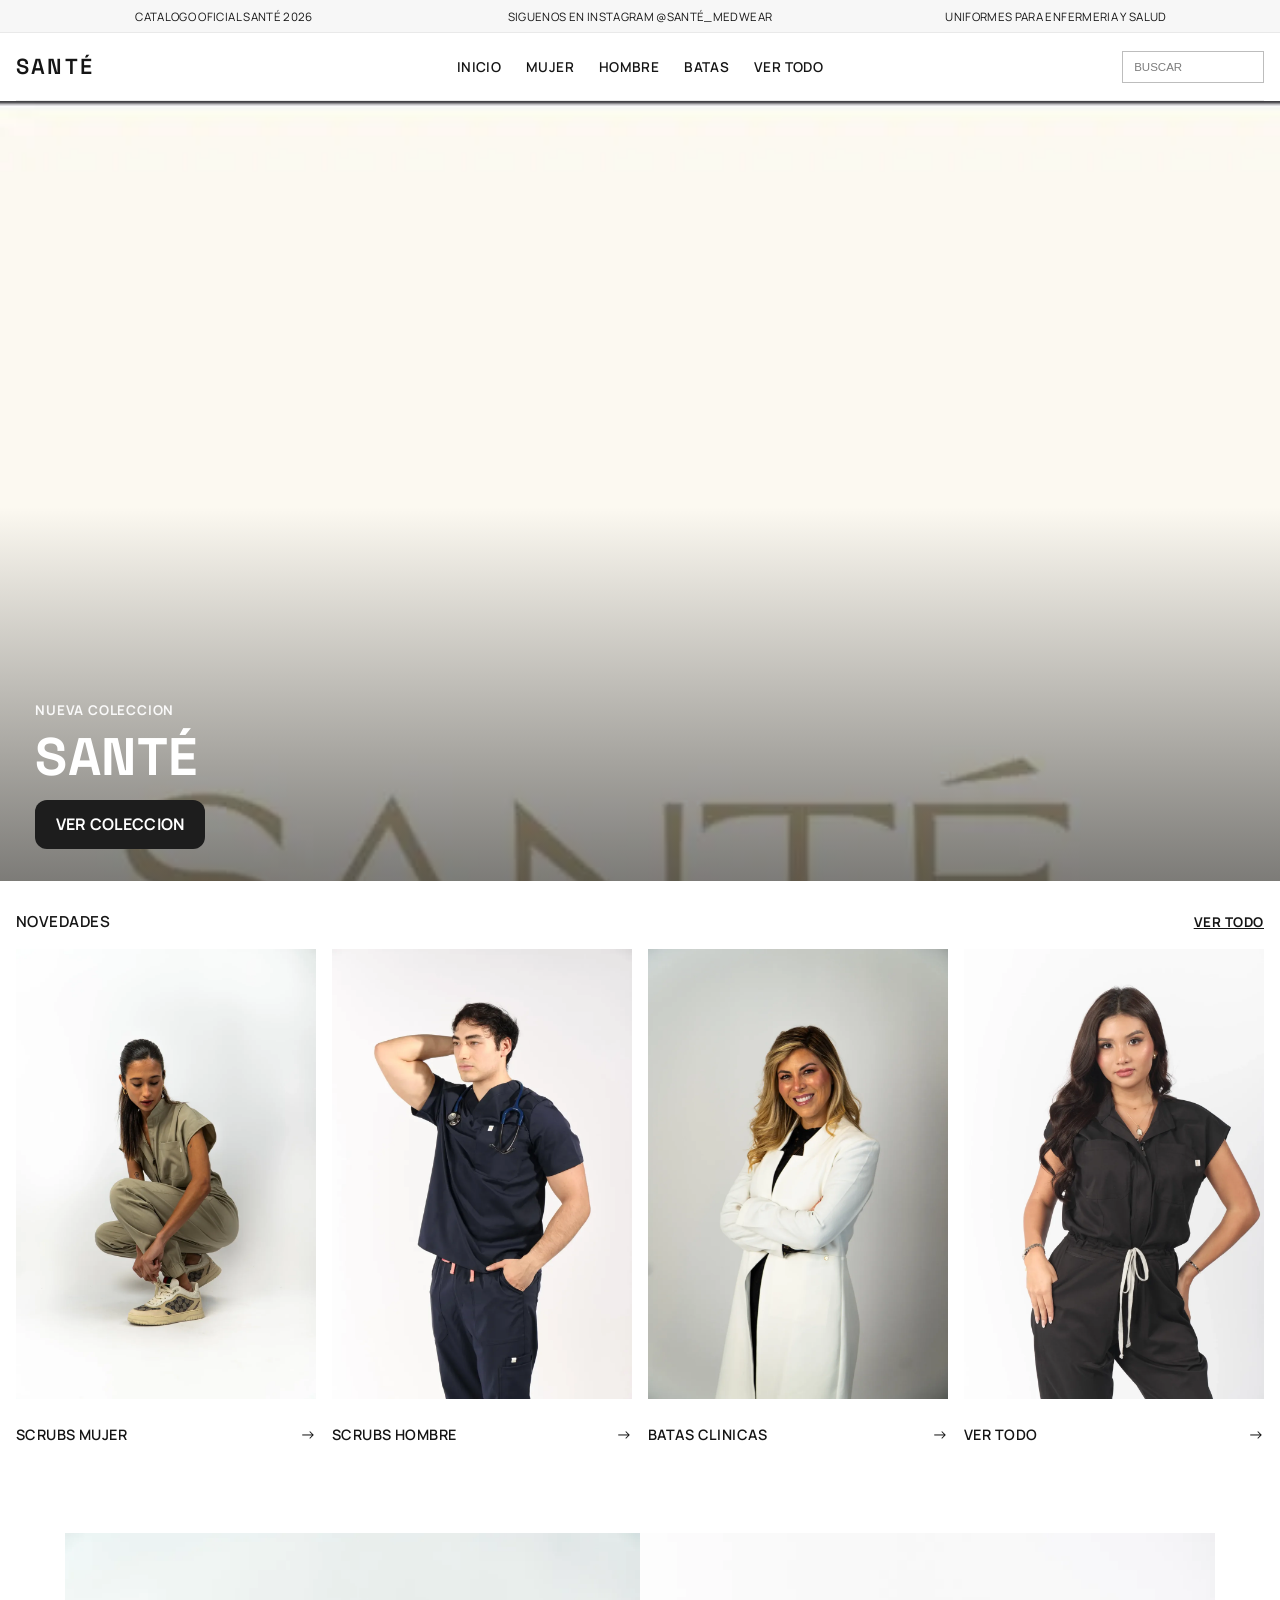
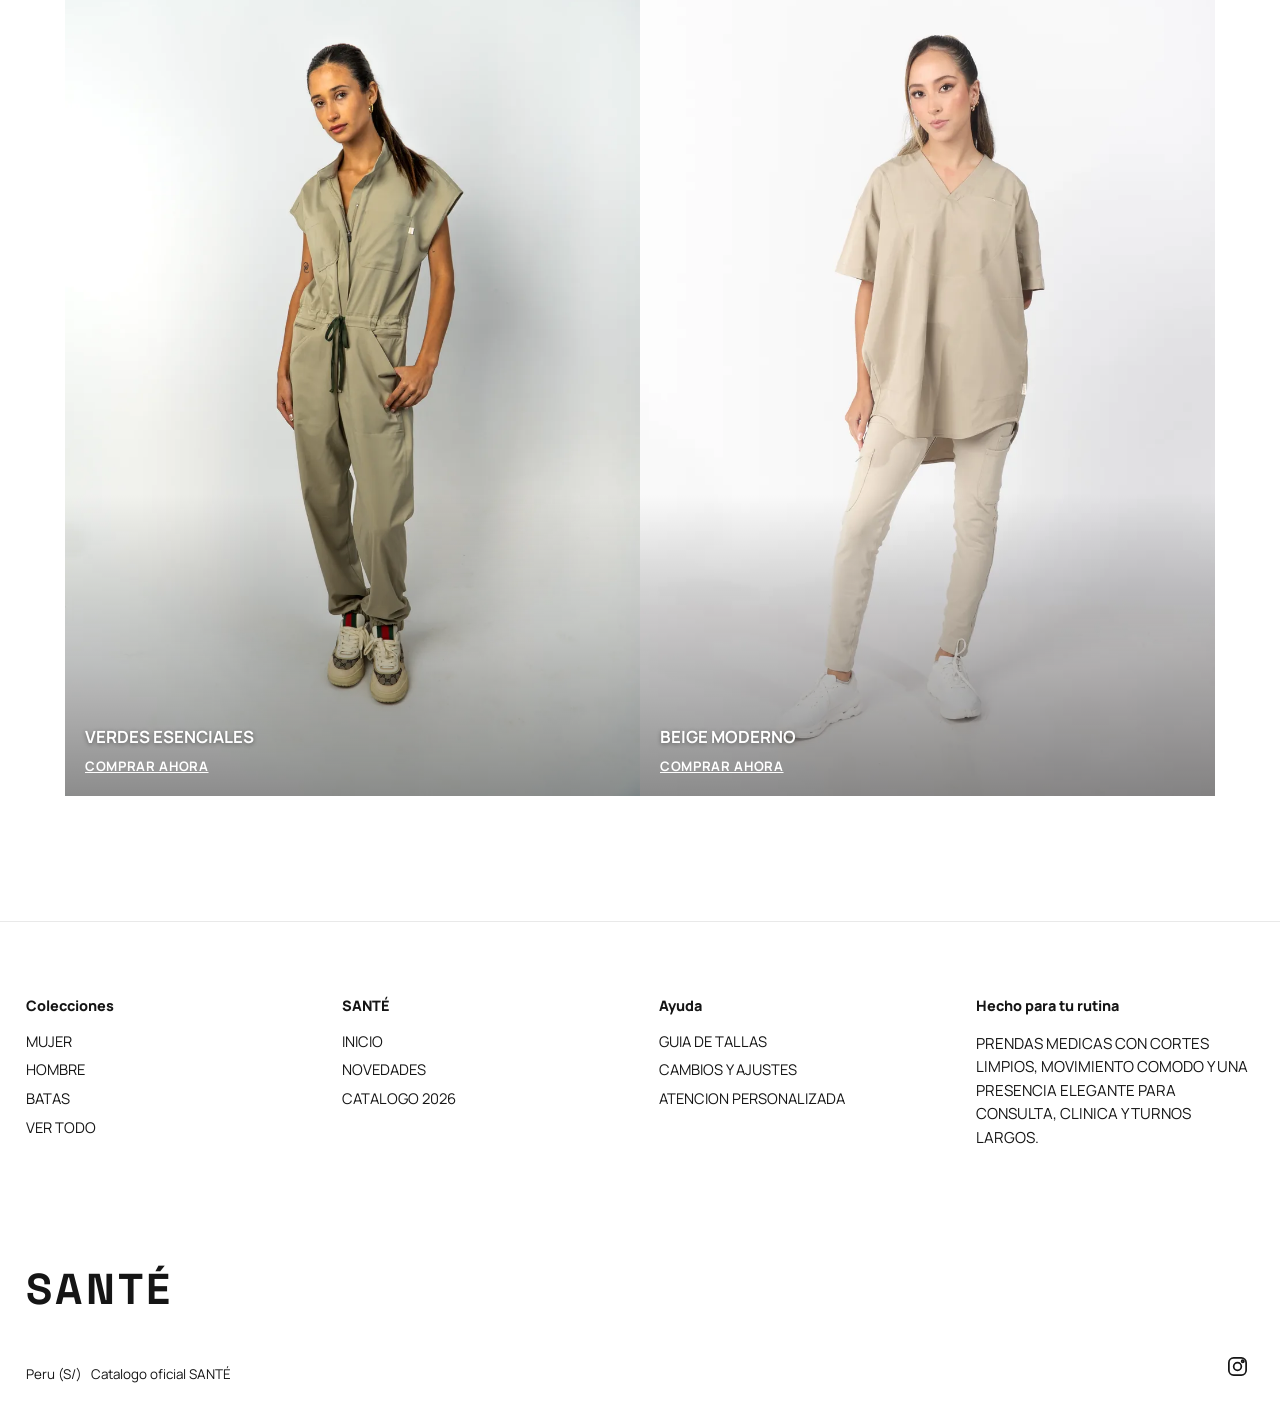
==== commit f1a3471a: "Inicio: fotos completas y livianas - Las tarjetas del inicio mostraban solo el 58% de la foto en cel" ====
--- a/index.html
+++ b/index.html
@@ -9,7 +9,7 @@
     <link rel="preconnect" href="https://fonts.googleapis.com">
     <link rel="preconnect" href="https://fonts.gstatic.com" crossorigin>
     <link href="https://fonts.googleapis.com/css2?family=Manrope:wght@400;500;600;700&family=Space+Grotesk:wght@500;600;700&display=swap" rel="stylesheet">
-    <link rel="stylesheet" href="styles.css?v=9">
+    <link rel="stylesheet" href="styles.css?v=11">
 </head>
 <body>
     <div class="top-strip" aria-label="Avisos de tienda">
@@ -63,7 +63,7 @@
                 <!-- Scrubs Mujer -->
                 <a class="category-card" href="productos.html?cat=mujer" style="--delay: 0ms;">
                     <div class="category-photo">
-                        <img src="perfil.webp" alt="Scrubs Mujer">
+                        <img src="inicio-mujer.webp" alt="Scrubs Mujer" width="1000" height="1500" loading="lazy" decoding="async">
                     </div>
                     <div class="category-content">
                         <h3>Scrubs Mujer</h3>
@@ -74,7 +74,7 @@
                 <!-- Scrubs Hombre -->
                 <a class="category-card" href="productos.html?cat=hombre" style="--delay: 70ms;">
                     <div class="category-photo">
-                        <img src="conjunto-medico-hombre-navy-pro-03.webp" alt="Scrubs Hombre">
+                        <img src="inicio-hombre.webp" alt="Scrubs Hombre" width="1000" height="1500" loading="lazy" decoding="async">
                     </div>
                     <div class="category-content">
                         <h3>Scrubs Hombre</h3>
@@ -85,7 +85,7 @@
                 <!-- Batas Clinicas -->
                 <a class="category-card" href="productos.html?cat=batas" style="--delay: 140ms;">
                     <div class="category-photo">
-                        <img src="perfil3.webp" alt="Batas Clinicas">
+                        <img src="inicio-batas.webp" alt="Batas Clinicas" width="1000" height="1500" loading="lazy" decoding="async">
                     </div>
                     <div class="category-content">
                         <h3>Batas Clinicas</h3>
@@ -96,7 +96,7 @@
                 <!-- Catalogo completo -->
                 <a class="category-card" href="productos.html" style="--delay: 210ms;">
                     <div class="category-photo">
-                        <img src="perfil4.webp" alt="Catalogo completo SANTÉ">
+                        <img src="inicio-todo.webp" alt="Catalogo completo SANTÉ" width="1000" height="1500" loading="lazy" decoding="async">
                     </div>
                     <div class="category-content">
                         <h3>Ver todo</h3>
@@ -109,7 +109,7 @@
 
         <section class="editorial-duo" aria-label="Colecciones destacadas">
             <a class="editorial-card" href="productos.html">
-                <img src="verde.webp" alt="Coleccion verde SANTÉ">
+                <img src="inicio-verde.webp" alt="Coleccion verde SANTÉ" width="1000" height="1500" loading="lazy" decoding="async">
                 <div class="editorial-copy">
                     <h2>Verdes esenciales</h2>
                     <span>Comprar ahora</span>
@@ -117,7 +117,7 @@
             </a>
 
             <a class="editorial-card" href="productos.html?q=beige">
-                <img src="beige.webp" alt="Coleccion beige SANTÉ">
+                <img src="inicio-beige.webp" alt="Coleccion beige SANTÉ" width="1000" height="1500" loading="lazy" decoding="async">
                 <div class="editorial-copy">
                     <h2>Beige moderno</h2>
                     <span>Comprar ahora</span>
--- a/styles.css
+++ b/styles.css
@@ -1523,3 +1523,55 @@
         flex: 0 0 100%;
     }
 }
+
+/* Inicio: fotos completas, de cabeza a zapatos (antes se cortaban a la mitad en celular) */
+.grid-categories .category-photo {
+    aspect-ratio: 2 / 3;
+    height: auto;
+}
+
+.grid-categories .category-photo img {
+    width: 100%;
+    height: 100%;
+    object-fit: cover;
+    object-position: center;
+}
+
+.editorial-duo .editorial-card img {
+    height: auto;
+    min-height: 0;
+    aspect-ratio: 2 / 3;
+    object-fit: cover;
+}
+
+@media (max-width: 720px) {
+    .grid-categories {
+        grid-template-columns: repeat(2, minmax(0, 1fr));
+        gap: 0.75rem;
+    }
+
+    .grid-categories .category-content {
+        min-height: 44px;
+        padding-top: 0.5rem;
+    }
+
+    .grid-categories .category-card h3 {
+        margin: 0;
+        font-size: 0.8rem;
+        text-align: left;
+    }
+}
+
+/* Sombra suave abajo para que el texto blanco se lea sobre fondo claro */
+.editorial-duo .editorial-card::after {
+    content: "";
+    position: absolute;
+    inset: auto 0 0 0;
+    height: 35%;
+    background: linear-gradient(to top, rgba(0, 0, 0, 0.45), rgba(0, 0, 0, 0));
+    pointer-events: none;
+}
+
+.editorial-duo .editorial-copy {
+    z-index: 1;
+}
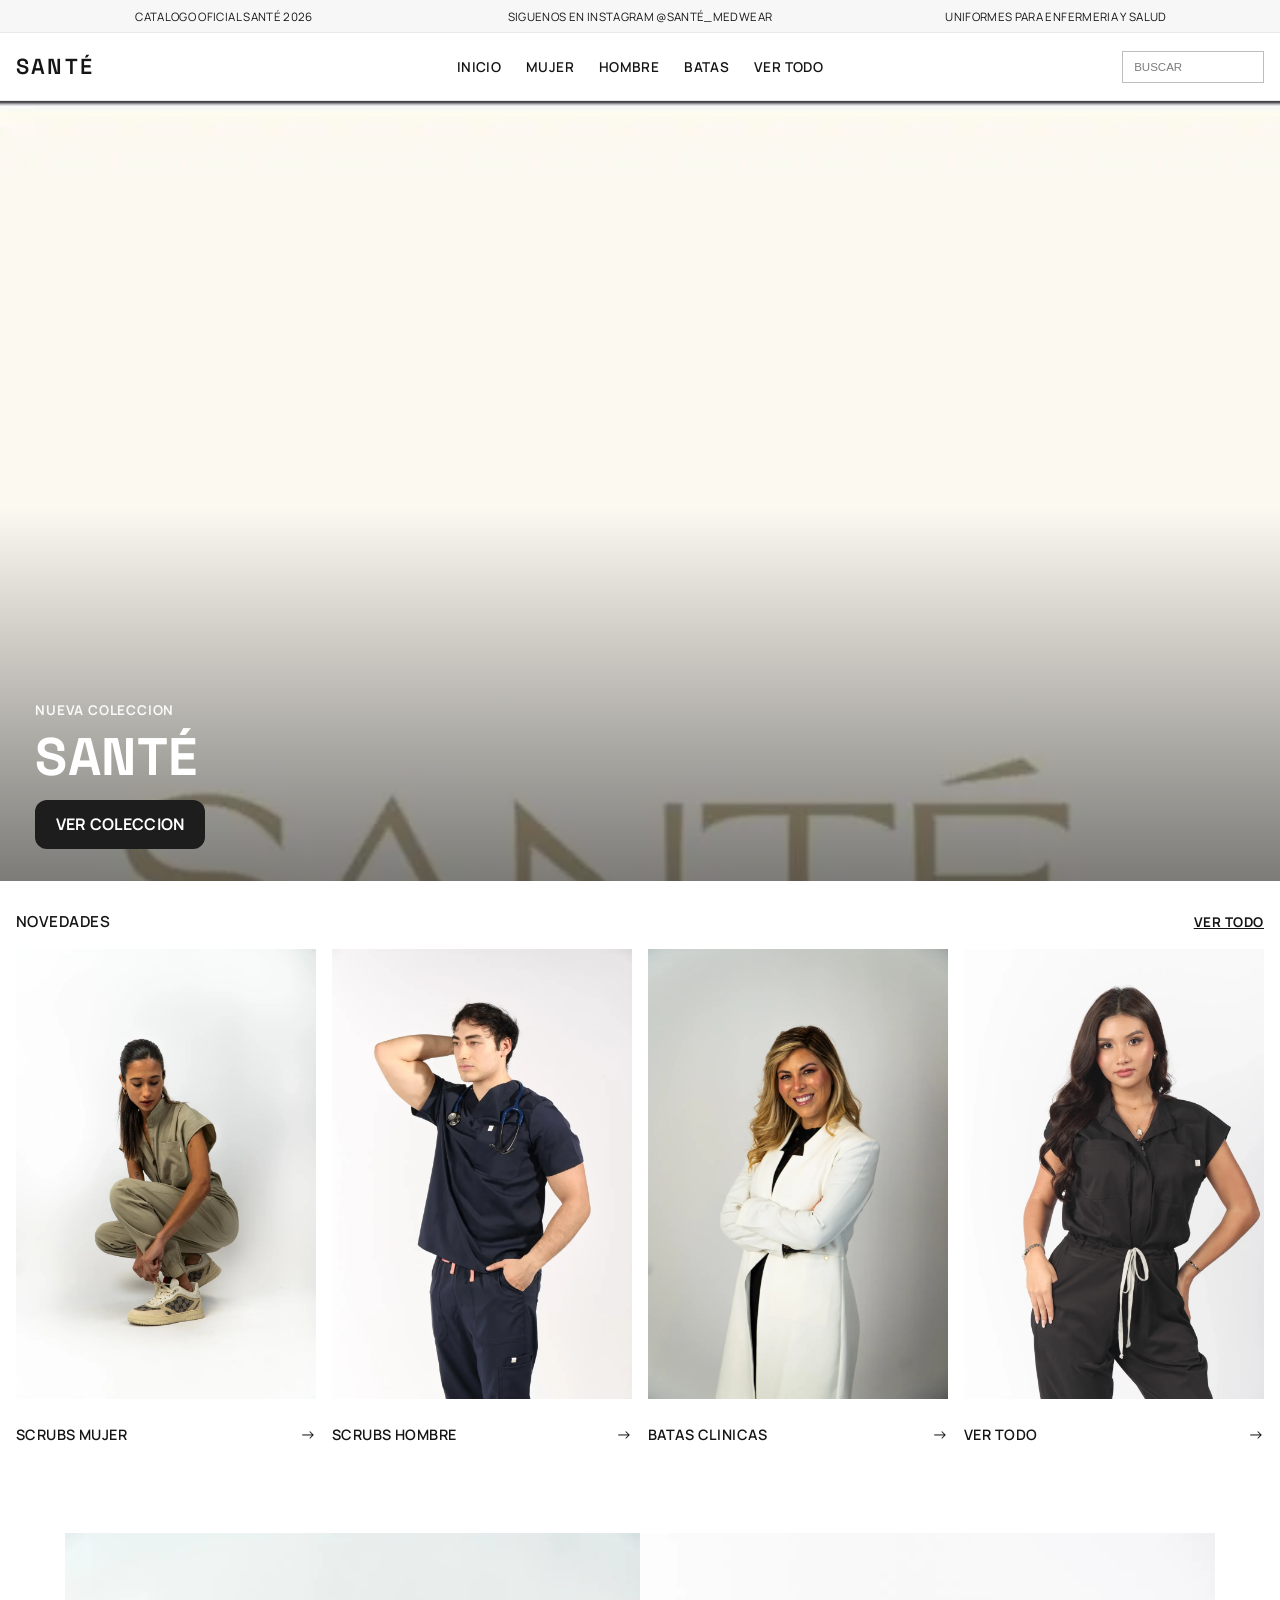
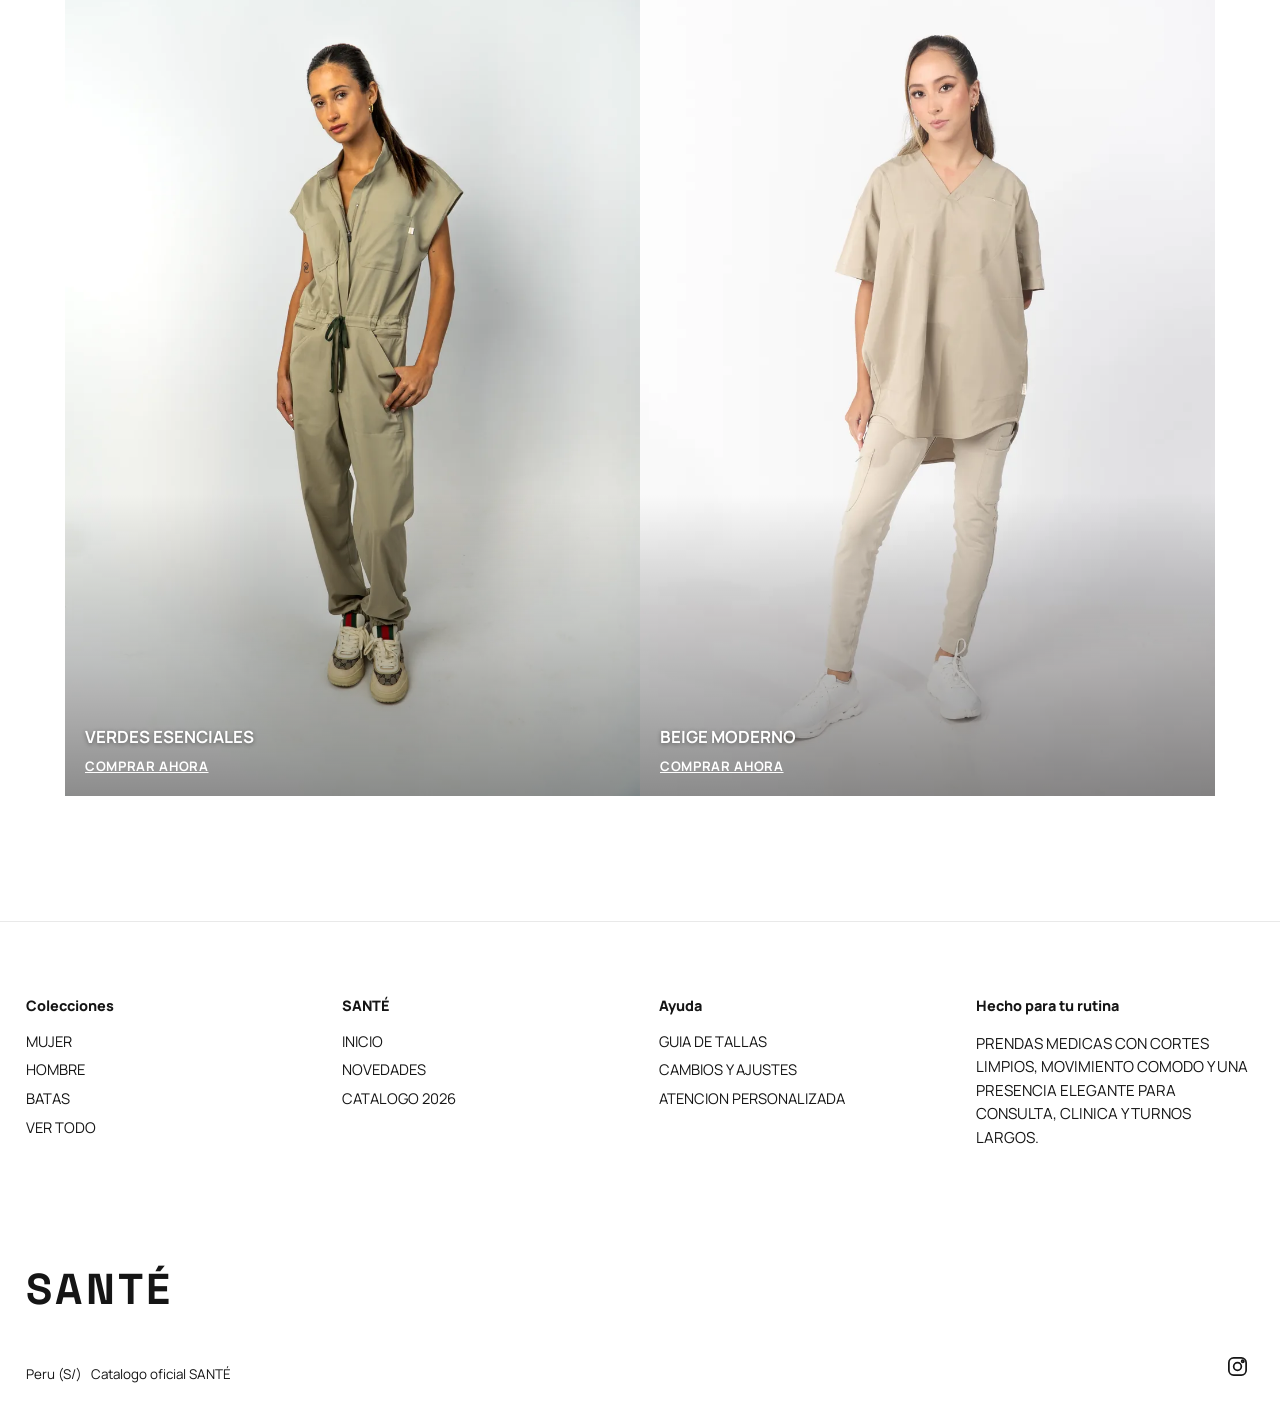
==== commit 651eba28: "Barra del menu fija arriba y a todo el ancho Antes quedaba flotando con un hueco arriba y el video s" ====
--- a/index.html
+++ b/index.html
@@ -9,7 +9,7 @@
     <link rel="preconnect" href="https://fonts.googleapis.com">
     <link rel="preconnect" href="https://fonts.gstatic.com" crossorigin>
     <link href="https://fonts.googleapis.com/css2?family=Manrope:wght@400;500;600;700&family=Space+Grotesk:wght@500;600;700&display=swap" rel="stylesheet">
-    <link rel="stylesheet" href="styles.css?v=11">
+    <link rel="stylesheet" href="styles.css?v=12">
 </head>
 <body>
     <div class="top-strip" aria-label="Avisos de tienda">
--- a/styles.css
+++ b/styles.css
@@ -1575,3 +1575,17 @@
 .editorial-duo .editorial-copy {
     z-index: 1;
 }
+
+/* Barra fija arriba: la franja de avisos y el menu quedan pegados al borde, a todo el ancho */
+.top-strip {
+    position: sticky;
+    top: 0;
+    z-index: 31;
+}
+
+.header {
+    width: 100%;
+    padding-left: max(1rem, calc((100% - 1320px) / 2));
+    padding-right: max(1rem, calc((100% - 1320px) / 2));
+    background: #fff;
+}
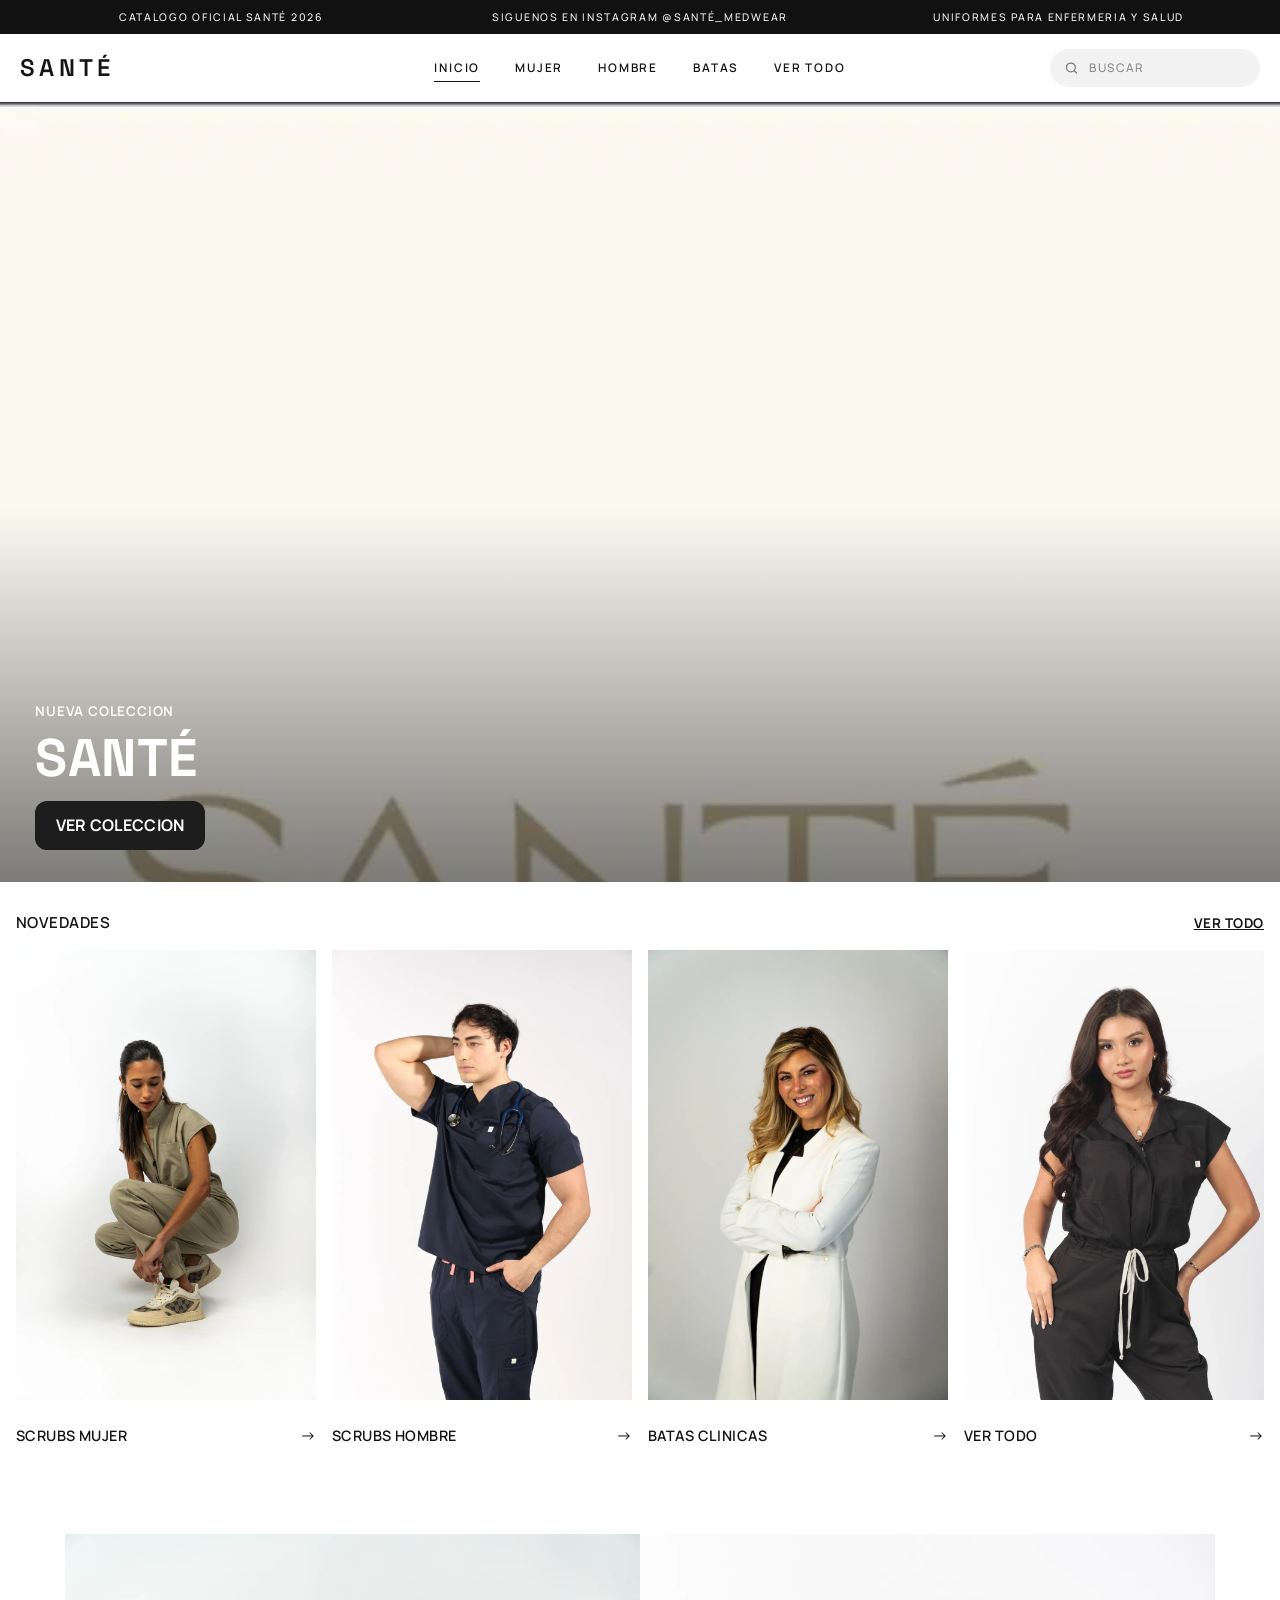
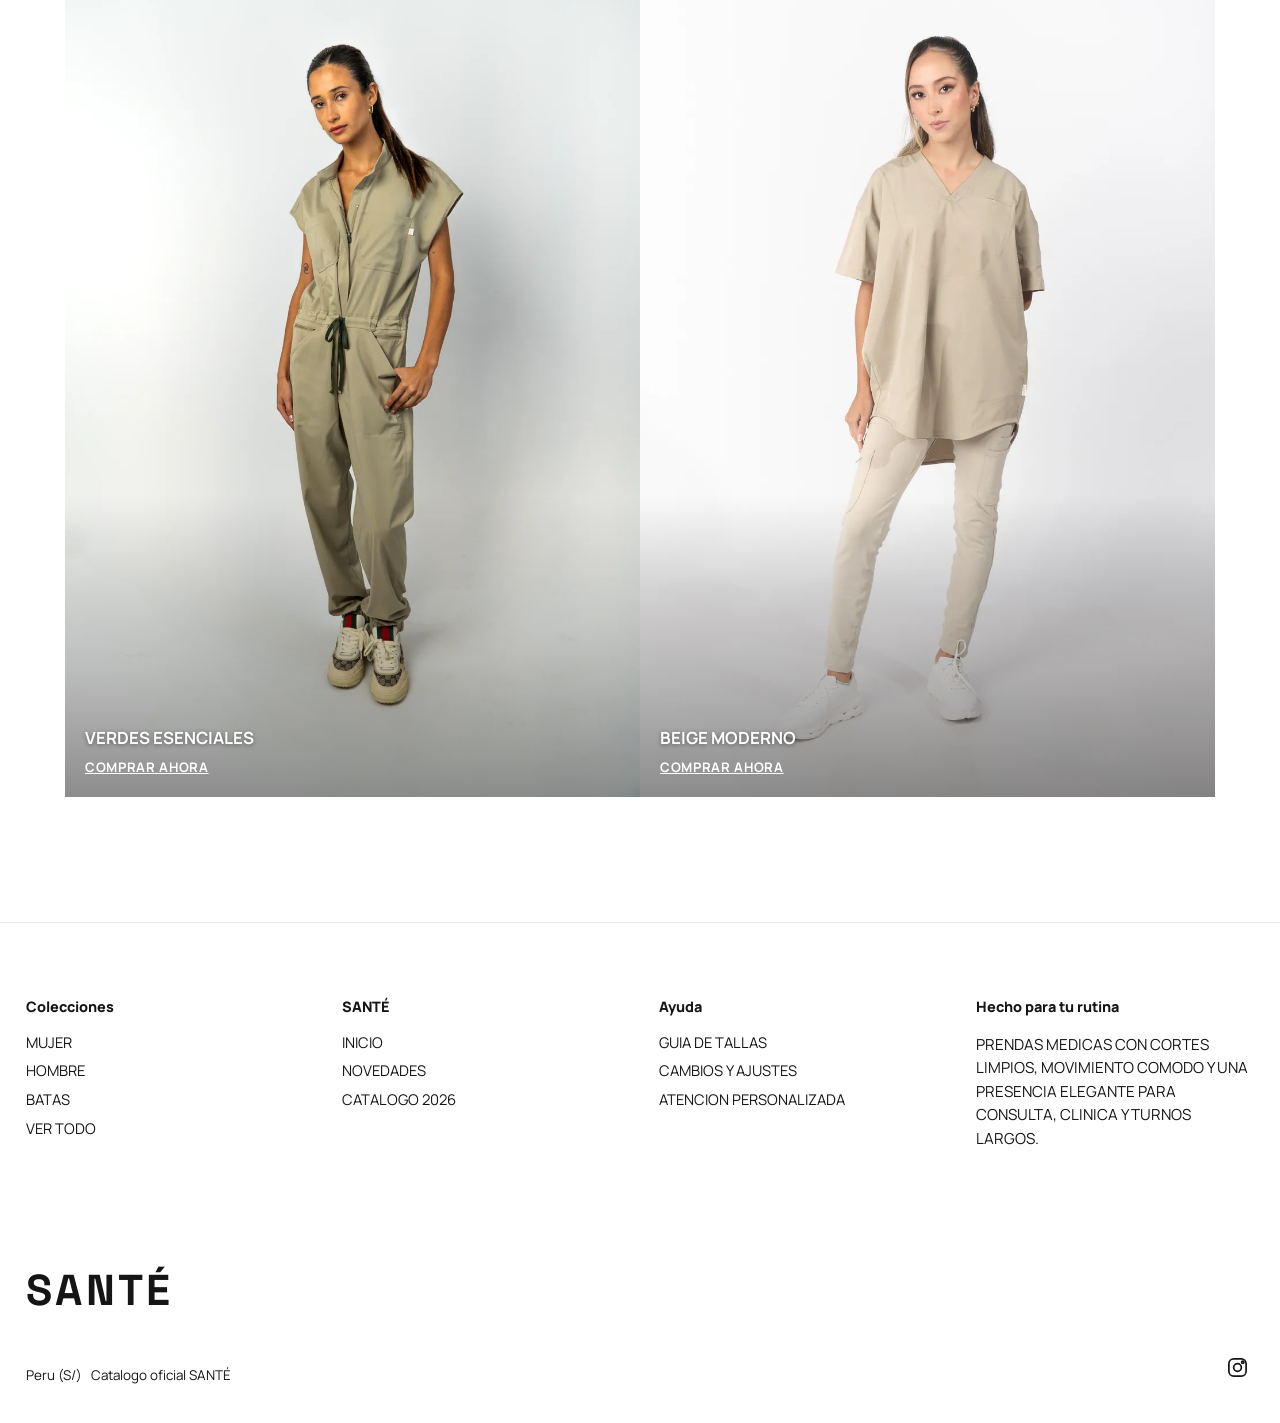
==== commit 4077e1c1: "Encabezado de nivel tienda: barra fija, menu movil y buscador con lupa - Franja de avisos en negro q" ====
--- a/index.html
+++ b/index.html
@@ -9,7 +9,7 @@
     <link rel="preconnect" href="https://fonts.googleapis.com">
     <link rel="preconnect" href="https://fonts.gstatic.com" crossorigin>
     <link href="https://fonts.googleapis.com/css2?family=Manrope:wght@400;500;600;700&family=Space+Grotesk:wght@500;600;700&display=swap" rel="stylesheet">
-    <link rel="stylesheet" href="styles.css?v=12">
+    <link rel="stylesheet" href="styles.css?v=13">
 </head>
 <body>
     <div class="top-strip" aria-label="Avisos de tienda">
@@ -23,8 +23,12 @@
     <header class="header">
         <a href="#inicio" class="brand" aria-label="SANTÉ inicio">SANTÉ</a>
 
-        <nav class="menu" aria-label="Menu principal">
-            <a href="#inicio">INICIO</a>
+        <nav class="menu" id="menu-principal" aria-label="Menu principal">
+            <form class="search-box menu-search" action="productos.html" role="search">
+                <svg class="search-icon" viewBox="0 0 24 24" aria-hidden="true" focusable="false"><circle cx="11" cy="11" r="7"></circle><path d="M20 20l-3.5-3.5"></path></svg>
+                <input type="search" name="q" placeholder="Buscar modelo o color" aria-label="Buscar modelo o color">
+            </form>
+            <a href="#inicio" class="is-active">INICIO</a>
             <a href="productos.html?cat=mujer">MUJER</a>
             <a href="productos.html?cat=hombre">HOMBRE</a>
             <a href="productos.html?cat=batas">BATAS</a>
@@ -33,9 +37,12 @@
 
         <div class="header-actions">
             <form class="search-box" action="productos.html" role="search">
+                <svg class="search-icon" viewBox="0 0 24 24" aria-hidden="true" focusable="false"><circle cx="11" cy="11" r="7"></circle><path d="M20 20l-3.5-3.5"></path></svg>
                 <input type="search" name="q" placeholder="BUSCAR" aria-label="Buscar modelo o color">
             </form>
-            <button class="menu-toggle" type="button" aria-label="Abrir menu">MENU</button>
+            <button class="menu-toggle" type="button" aria-label="Abrir menu" aria-expanded="false" aria-controls="menu-principal">
+                <span class="menu-toggle-bars" aria-hidden="true"></span>
+            </button>
         </div>
     </header>
 
@@ -173,6 +180,6 @@
         </div>
     </footer>
 
-    <script src="main.js?v=8"></script>
+    <script src="main.js?v=9"></script>
 </body>
 </html>
--- a/styles.css
+++ b/styles.css
@@ -979,11 +979,6 @@
     background: #fff;
 }
 
-.products-page .header {
-    position: sticky;
-    top: 32px;
-}
-
 .plp-shell {
     width: min(1320px, calc(100% - 2rem));
     margin: 0 auto;
@@ -1506,24 +1501,6 @@
     }
 }
 
-/* Buscador como formulario: sin estilos del navegador */
-.search-box {
-    margin: 0;
-}
-
-.search-box input {
-    -webkit-appearance: none;
-    appearance: none;
-    border-radius: 0;
-}
-
-/* En tablet y celular el menu baja a su propia fila (flex 1 1 0 anulaba el width: 100%) */
-@media (max-width: 1024px) {
-    .menu {
-        flex: 0 0 100%;
-    }
-}
-
 /* Inicio: fotos completas, de cabeza a zapatos (antes se cortaban a la mitad en celular) */
 .grid-categories .category-photo {
     aspect-ratio: 2 / 3;
@@ -1575,17 +1552,334 @@
 .editorial-duo .editorial-copy {
     z-index: 1;
 }
-
-/* Barra fija arriba: la franja de avisos y el menu quedan pegados al borde, a todo el ancho */
-.top-strip {
-    position: sticky;
-    top: 0;
-    z-index: 31;
-}
-
-.header {
-    width: 100%;
-    padding-left: max(1rem, calc((100% - 1320px) / 2));
-    padding-right: max(1rem, calc((100% - 1320px) / 2));
-    background: #fff;
-}
+
+/* =========================================================
+   Encabezado (inicio y productos)
+   Franja de avisos que se va al bajar + barra fija arriba.
+   En celular la barra se esconde al bajar y vuelve al subir
+   (clases is-scrolled / is-hidden / is-menu-open desde main.js).
+   ========================================================= */
+.top-strip {
+    position: relative;
+    z-index: 41;
+    background: #111111;
+    color: #f2f2f2;
+    border-bottom: 0;
+    font-size: 0.66rem;
+    letter-spacing: 0.16em;
+}
+
+.top-strip-inner {
+    width: min(1320px, calc(100% - 2.5rem));
+    min-height: 34px;
+    padding: 0;
+    gap: 1rem;
+    grid-template-columns: repeat(3, minmax(0, 1fr));
+}
+
+.top-strip-inner span,
+.top-strip-inner span:nth-child(2),
+.top-strip-inner span:nth-child(3) {
+    display: block;
+    font-weight: 500;
+}
+
+.header,
+.products-page .header {
+    position: sticky;
+    top: 0;
+    z-index: 40;
+    width: 100%;
+    height: 68px;
+    min-height: 0;
+    margin: 0;
+    padding: 0 max(1.25rem, calc((100% - 1320px) / 2));
+    display: flex;
+    flex-wrap: nowrap;
+    align-items: center;
+    gap: 1.5rem;
+    row-gap: 0;
+    background: rgba(255, 255, 255, 0.94);
+    -webkit-backdrop-filter: saturate(180%) blur(14px);
+    backdrop-filter: saturate(180%) blur(14px);
+    border-bottom: 1px solid #f1f1f1;
+    box-shadow: none;
+    transition: transform 0.35s cubic-bezier(0.2, 0.7, 0.2, 1), box-shadow 0.25s ease, border-color 0.25s ease;
+}
+
+.header.is-scrolled {
+    border-bottom-color: #e8e8e8;
+    box-shadow: 0 8px 28px rgba(17, 17, 17, 0.07);
+}
+
+.header.is-hidden {
+    transform: translateY(-100%);
+}
+
+.header .brand {
+    flex: 1 1 0;
+    font-size: 1.5rem;
+    letter-spacing: 0.18em;
+}
+
+.header .menu {
+    position: static;
+    order: 0;
+    flex: 0 1 auto;
+    width: auto;
+    display: flex;
+    flex-direction: row;
+    align-items: center;
+    justify-content: center;
+    gap: 2.2rem;
+    padding: 0;
+    border: 0;
+    border-radius: 0;
+    background: none;
+    box-shadow: none;
+}
+
+.header .menu a {
+    padding: 0.55rem 0;
+    font-size: 0.74rem;
+    font-weight: 600;
+    letter-spacing: 0.15em;
+}
+
+.header .menu a::after {
+    bottom: 0.2rem;
+}
+
+.header .menu a.is-active::after {
+    transform: scaleX(1);
+}
+
+.header .header-actions {
+    flex: 1 1 0;
+    display: flex;
+    justify-content: flex-end;
+    align-items: center;
+    gap: 0.5rem;
+}
+
+/* Buscador con lupa */
+.search-box {
+    position: relative;
+    display: block;
+    margin: 0;
+}
+
+.search-icon {
+    position: absolute;
+    top: 50%;
+    left: 0.9rem;
+    width: 15px;
+    height: 15px;
+    transform: translateY(-50%);
+    fill: none;
+    stroke: #7a7a7a;
+    stroke-width: 2;
+    stroke-linecap: round;
+    pointer-events: none;
+}
+
+.header .search-box input {
+    -webkit-appearance: none;
+    appearance: none;
+    width: 210px;
+    height: 38px;
+    padding: 0 1rem 0 2.4rem;
+    border: 1px solid transparent;
+    border-radius: 999px;
+    background: #f2f2f2;
+    color: #151515;
+    font-family: 'Manrope', sans-serif;
+    font-size: 0.74rem;
+    font-weight: 500;
+    letter-spacing: 0.06em;
+    outline: none;
+    transition: background 0.2s ease, border-color 0.2s ease, width 0.25s ease;
+}
+
+.header .search-box input::placeholder {
+    color: #8a8a8a;
+    letter-spacing: 0.12em;
+}
+
+.header .search-box input:focus {
+    width: 240px;
+    background: #fff;
+    border-color: #151515;
+}
+
+.header .search-box input::-webkit-search-cancel-button {
+    -webkit-appearance: none;
+}
+
+.menu-search {
+    display: none;
+}
+
+/* Boton de tres rayas que se vuelve X */
+.header .menu-toggle {
+    display: none;
+    position: relative;
+    width: 44px;
+    height: 44px;
+    margin-right: -10px;
+    padding: 0;
+    border: 0;
+    border-radius: 0;
+    background: transparent;
+    color: #151515;
+    cursor: pointer;
+}
+
+.menu-toggle-bars,
+.menu-toggle-bars::before,
+.menu-toggle-bars::after {
+    position: absolute;
+    width: 22px;
+    height: 1.5px;
+    border-radius: 2px;
+    background: currentColor;
+    transition: transform 0.3s ease, top 0.3s ease, background 0.2s ease;
+}
+
+.menu-toggle-bars {
+    top: 21px;
+    left: 11px;
+}
+
+.menu-toggle-bars::before,
+.menu-toggle-bars::after {
+    content: '';
+    left: 0;
+}
+
+.menu-toggle-bars::before {
+    top: -7px;
+}
+
+.menu-toggle-bars::after {
+    top: 7px;
+}
+
+.header.is-menu-open .menu-toggle-bars {
+    background: transparent;
+}
+
+.header.is-menu-open .menu-toggle-bars::before {
+    top: 0;
+    transform: rotate(45deg);
+}
+
+.header.is-menu-open .menu-toggle-bars::after {
+    top: 0;
+    transform: rotate(-45deg);
+}
+
+/* Tablet y celular */
+@media (max-width: 860px) {
+    .top-strip-inner {
+        display: grid;
+        grid-template-columns: 1fr;
+        min-height: 32px;
+    }
+
+    .top-strip-inner span,
+    .top-strip-inner span:nth-child(2),
+    .top-strip-inner span:nth-child(3) {
+        grid-area: 1 / 1;
+        align-self: center;
+        opacity: 0;
+        transition: opacity 0.6s ease;
+    }
+
+    .top-strip-inner:not(.rota) span:first-child,
+    .top-strip-inner span.is-active {
+        opacity: 1;
+    }
+
+    .header,
+    .products-page .header {
+        height: 58px;
+        gap: 0.75rem;
+        padding: 0 1rem;
+    }
+
+    .header .brand {
+        font-size: 1.3rem;
+    }
+
+    .header .header-actions .search-box {
+        display: none;
+    }
+
+    .header .menu-toggle {
+        display: inline-block;
+    }
+
+    .header .menu {
+        position: absolute;
+        top: 100%;
+        left: 0;
+        right: 0;
+        flex-direction: column;
+        align-items: stretch;
+        gap: 0;
+        max-height: calc(100vh - 58px);
+        overflow-y: auto;
+        padding: 0.75rem 1rem 1.5rem;
+        background: #fff;
+        border-top: 1px solid #ececec;
+        box-shadow: 0 24px 40px rgba(17, 17, 17, 0.1);
+        opacity: 0;
+        visibility: hidden;
+        transform: translateY(-8px);
+        transition: opacity 0.22s ease, transform 0.22s ease, visibility 0s linear 0.22s;
+    }
+
+    .header.is-menu-open .menu {
+        opacity: 1;
+        visibility: visible;
+        transform: none;
+        transition: opacity 0.22s ease, transform 0.22s ease;
+    }
+
+    .header .menu a {
+        padding: 1.05rem 0.25rem;
+        border-bottom: 1px solid #f0f0f0;
+        font-size: 0.86rem;
+    }
+
+    .header .menu a::after {
+        display: none;
+    }
+
+    .header .menu a.is-active {
+        text-decoration: underline;
+        text-underline-offset: 6px;
+    }
+
+    .menu-search {
+        display: block;
+        margin-bottom: 0.5rem;
+    }
+
+    /* 16px para que el iPhone no haga zoom al tocar el buscador */
+    .header .menu-search input,
+    .header .menu-search input:focus {
+        width: 100%;
+        height: 46px;
+        font-size: 16px;
+    }
+}
+
+@media (prefers-reduced-motion: reduce) {
+    .header,
+    .header .menu,
+    .top-strip-inner span {
+        transition: none;
+    }
+}
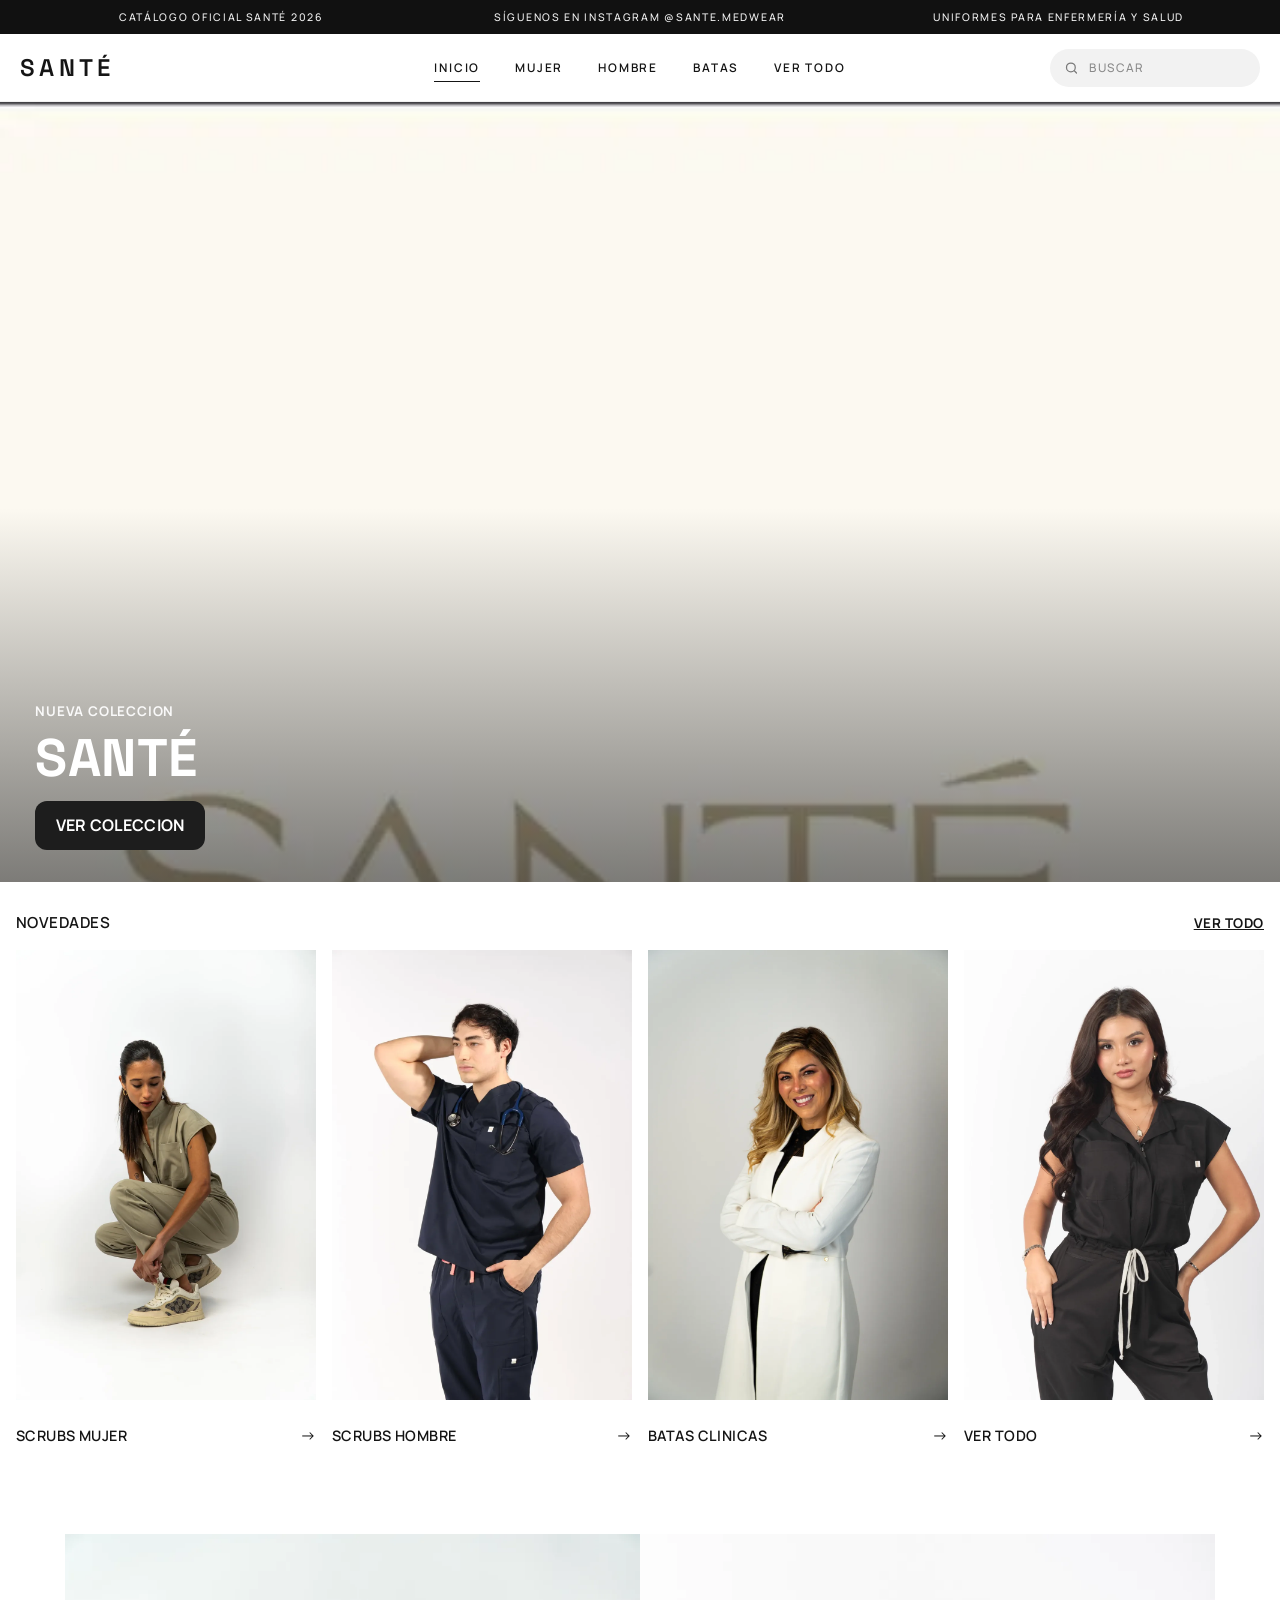
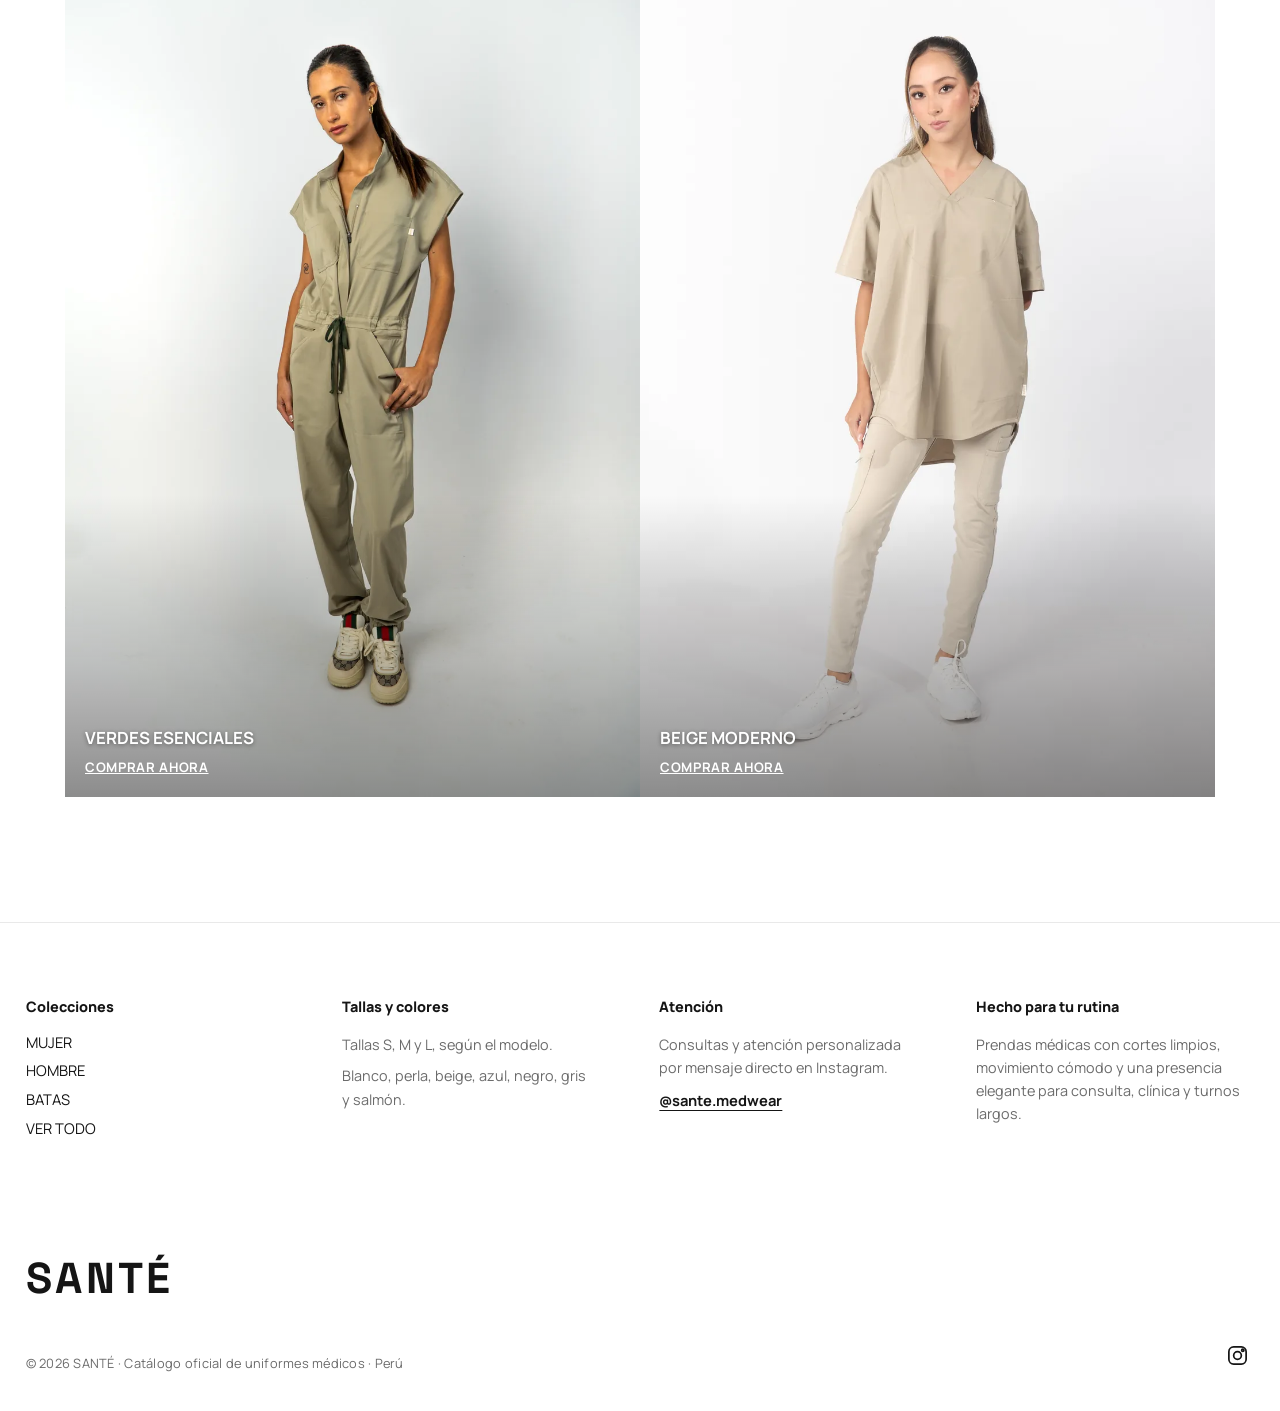
==== commit c3bfd67a: "Pie de pagina con informacion real del catalogo - Colecciones siguen siendo enlaces; lo demas pasa a" ====
--- a/index.html
+++ b/index.html
@@ -9,14 +9,14 @@
     <link rel="preconnect" href="https://fonts.googleapis.com">
     <link rel="preconnect" href="https://fonts.gstatic.com" crossorigin>
     <link href="https://fonts.googleapis.com/css2?family=Manrope:wght@400;500;600;700&family=Space+Grotesk:wght@500;600;700&display=swap" rel="stylesheet">
-    <link rel="stylesheet" href="styles.css?v=13">
+    <link rel="stylesheet" href="styles.css?v=15">
 </head>
 <body>
     <div class="top-strip" aria-label="Avisos de tienda">
         <div class="top-strip-inner">
-            <span>CATALOGO OFICIAL SANTÉ 2026</span>
-            <span>SIGUENOS EN INSTAGRAM @SANTÉ_MEDWEAR</span>
-            <span>UNIFORMES PARA ENFERMERIA Y SALUD</span>
+            <span>CATÁLOGO OFICIAL SANTÉ 2026</span>
+            <span>SÍGUENOS EN INSTAGRAM @SANTE.MEDWEAR</span>
+            <span>UNIFORMES PARA ENFERMERÍA Y SALUD</span>
         </div>
     </div>
 
@@ -143,31 +143,28 @@
                 <a href="productos.html">Ver todo</a>
             </section>
 
-            <section class="footer-column">
-                <h2>SANTÉ</h2>
-                <a href="#inicio">Inicio</a>
-                <a href="#coleccion">Novedades</a>
-                <a href="productos.html">Catalogo 2026</a>
+            <section class="footer-column footer-info">
+                <h2>Tallas y colores</h2>
+                <p>Tallas S, M y L, según el modelo.</p>
+                <p>Blanco, perla, beige, azul, negro, gris y salmón.</p>
             </section>
 
-            <section class="footer-column">
-                <h2>Ayuda</h2>
-                <a href="https://www.instagram.com/sante.medwear/" target="_blank" rel="noopener noreferrer">Guia de tallas</a>
-                <a href="https://www.instagram.com/sante.medwear/" target="_blank" rel="noopener noreferrer">Cambios y ajustes</a>
-                <a href="https://www.instagram.com/sante.medwear/" target="_blank" rel="noopener noreferrer">Atencion personalizada</a>
+            <section class="footer-column footer-info">
+                <h2>Atención</h2>
+                <p>Consultas y atención personalizada por mensaje directo en Instagram.</p>
+                <a class="footer-instagram" href="https://www.instagram.com/sante.medwear/" target="_blank" rel="noopener noreferrer">@sante.medwear</a>
             </section>
 
             <section class="footer-column footer-feature">
                 <h2>Hecho para tu rutina</h2>
-                <p>Prendas medicas con cortes limpios, movimiento comodo y una presencia elegante para consulta, clinica y turnos largos.</p>
+                <p>Prendas médicas con cortes limpios, movimiento cómodo y una presencia elegante para consulta, clínica y turnos largos.</p>
             </section>
         </div>
 
         <div class="footer-bottom">
-            
             <div>
-                <a class="footer-brand" href="#inicio" aria-label="SANTÉ inicio">SANTÉ</a>
-                <p>Peru (S/) &nbsp; Catalogo oficial SANTÉ</p>
+                <a class="footer-brand" href="index.html" aria-label="SANTÉ inicio">SANTÉ</a>
+                <p>© 2026 SANTÉ · Catálogo oficial de uniformes médicos · Perú</p>
             </div>
 
             <a class="social-link" href="https://www.instagram.com/sante.medwear/" target="_blank" rel="noopener noreferrer" aria-label="Instagram de SANTÉ Medwear">
--- a/styles.css
+++ b/styles.css
@@ -1883,3 +1883,28 @@
         transition: none;
     }
 }
+
+/* Pie: los enlaces de Colecciones navegan; lo demas es informacion (texto gris, sin mayusculas) */
+.footer-info p,
+.footer-feature p {
+    max-width: 32ch;
+    margin: 0;
+    color: #6b6b6b;
+    font-size: 0.9rem;
+    line-height: 1.6;
+    text-transform: none;
+}
+
+.footer-column .footer-instagram {
+    margin-top: 0.2rem;
+    font-weight: 700;
+    text-transform: none;
+    text-decoration: underline;
+    text-underline-offset: 4px;
+}
+
+.footer-bottom p {
+    color: #6b6b6b;
+    font-size: 0.8rem;
+    letter-spacing: 0.02em;
+}
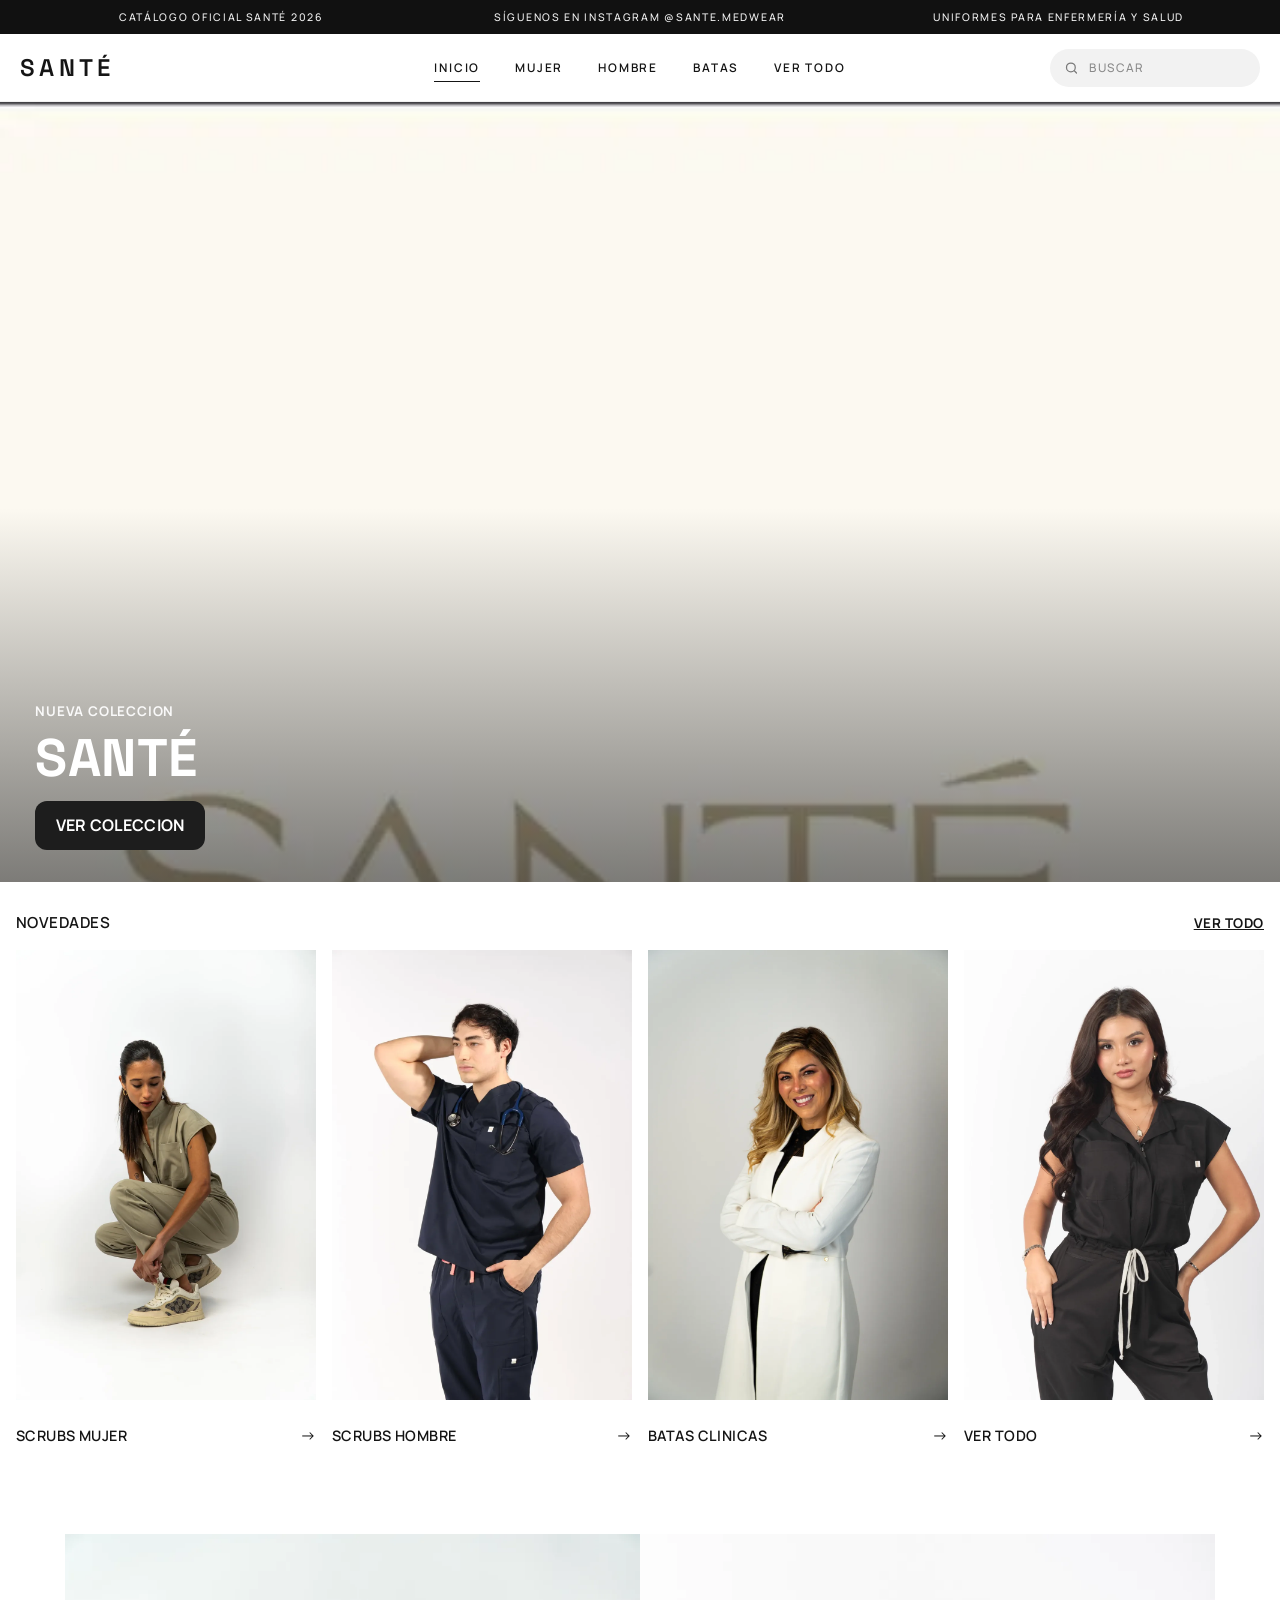
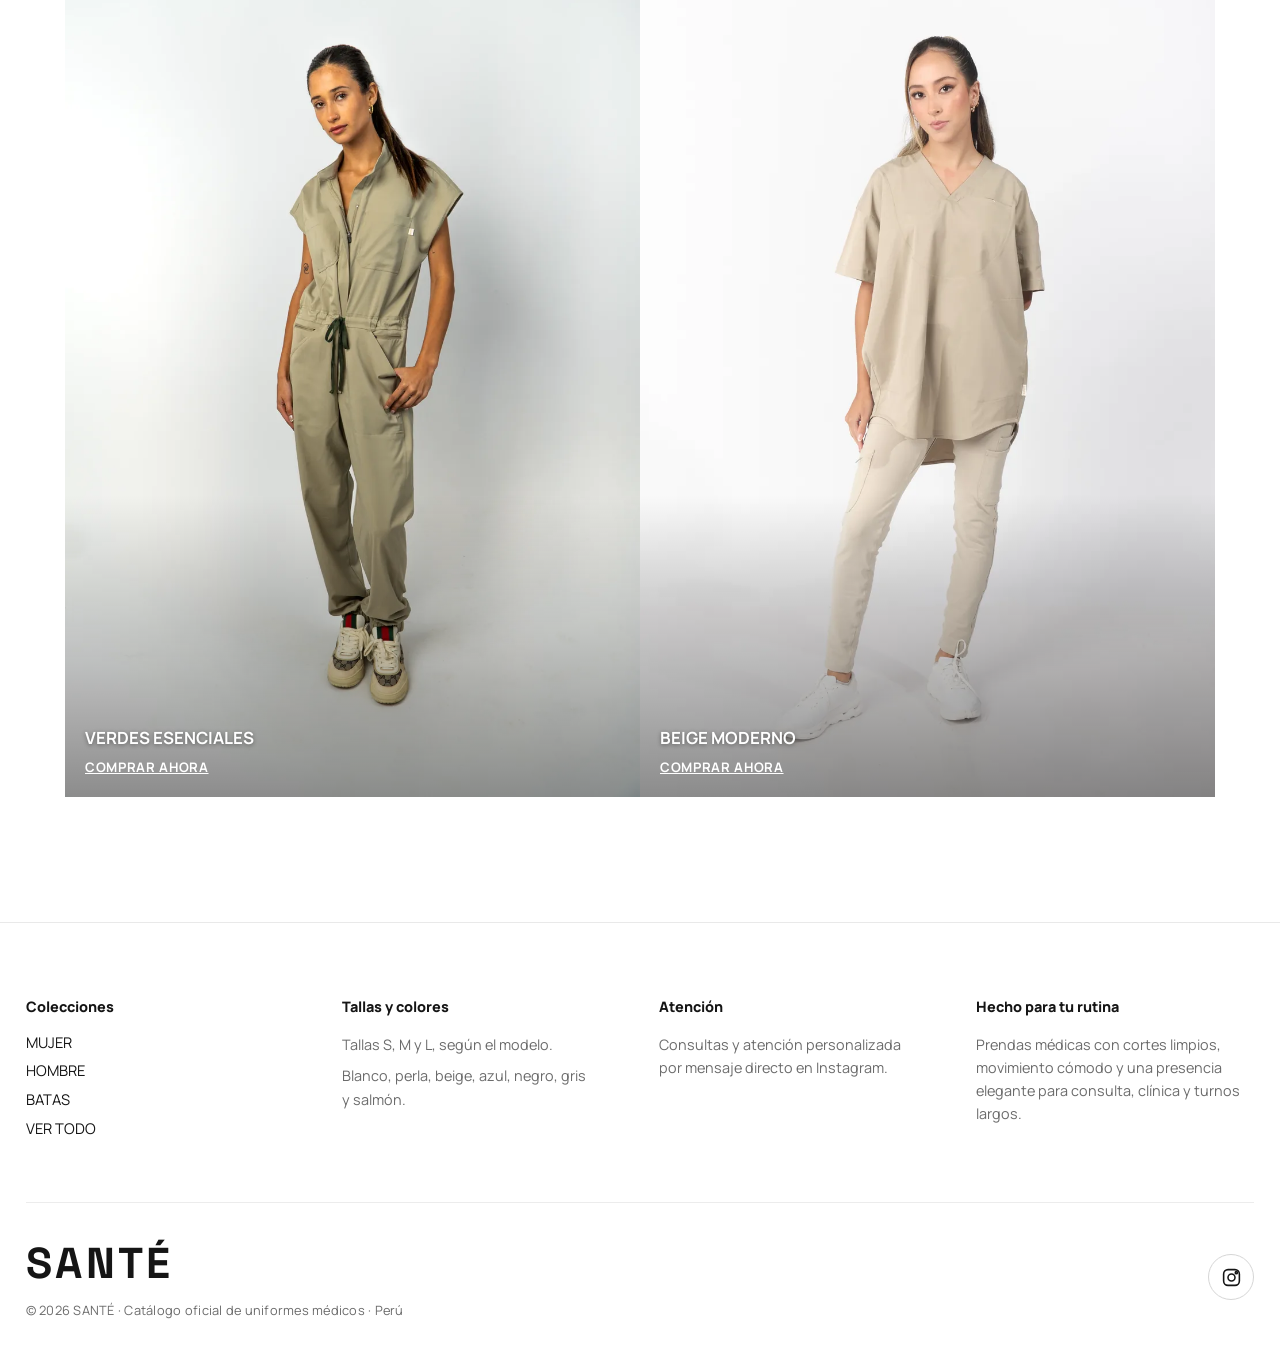
==== commit cafa2657: "Pie: un solo acceso a Instagram, el logo - Se quito el enlace de texto @sante.medwear; queda solo el" ====
--- a/index.html
+++ b/index.html
@@ -9,7 +9,7 @@
     <link rel="preconnect" href="https://fonts.googleapis.com">
     <link rel="preconnect" href="https://fonts.gstatic.com" crossorigin>
     <link href="https://fonts.googleapis.com/css2?family=Manrope:wght@400;500;600;700&family=Space+Grotesk:wght@500;600;700&display=swap" rel="stylesheet">
-    <link rel="stylesheet" href="styles.css?v=15">
+    <link rel="stylesheet" href="styles.css?v=16">
 </head>
 <body>
     <div class="top-strip" aria-label="Avisos de tienda">
@@ -152,7 +152,6 @@
             <section class="footer-column footer-info">
                 <h2>Atención</h2>
                 <p>Consultas y atención personalizada por mensaje directo en Instagram.</p>
-                <a class="footer-instagram" href="https://www.instagram.com/sante.medwear/" target="_blank" rel="noopener noreferrer">@sante.medwear</a>
             </section>
 
             <section class="footer-column footer-feature">
--- a/styles.css
+++ b/styles.css
@@ -1895,16 +1895,61 @@
     text-transform: none;
 }
 
-.footer-column .footer-instagram {
-    margin-top: 0.2rem;
-    font-weight: 700;
-    text-transform: none;
-    text-decoration: underline;
-    text-underline-offset: 4px;
-}
 
 .footer-bottom p {
     color: #6b6b6b;
     font-size: 0.8rem;
     letter-spacing: 0.02em;
 }
+
+/* Pie: un solo acceso a Instagram, el logo, como boton redondo */
+.footer-bottom {
+    margin-top: 4rem;
+    padding-top: 2rem;
+    align-items: center;
+    border-top: 1px solid #ececec;
+}
+
+.footer-brand {
+    margin-bottom: 0.6rem;
+}
+
+.social-link {
+    width: 46px;
+    height: 46px;
+    flex: 0 0 auto;
+    border: 1px solid #d6d6d6;
+    border-radius: 50%;
+    color: #151515;
+    transition: background 0.2s ease, border-color 0.2s ease, color 0.2s ease;
+}
+
+.social-link svg {
+    width: 21px;
+    height: 21px;
+}
+
+.social-link:hover,
+.social-link:focus-visible {
+    background: #151515;
+    border-color: #151515;
+    color: #fff;
+}
+
+@media (max-width: 1024px) {
+    .footer-bottom {
+        margin-top: 3rem;
+    }
+}
+
+@media (max-width: 720px) {
+    .footer-bottom {
+        flex-direction: row;
+        align-items: center;
+        margin-top: 2.5rem;
+    }
+
+    .footer-brand {
+        margin-bottom: 0.4rem;
+    }
+}
